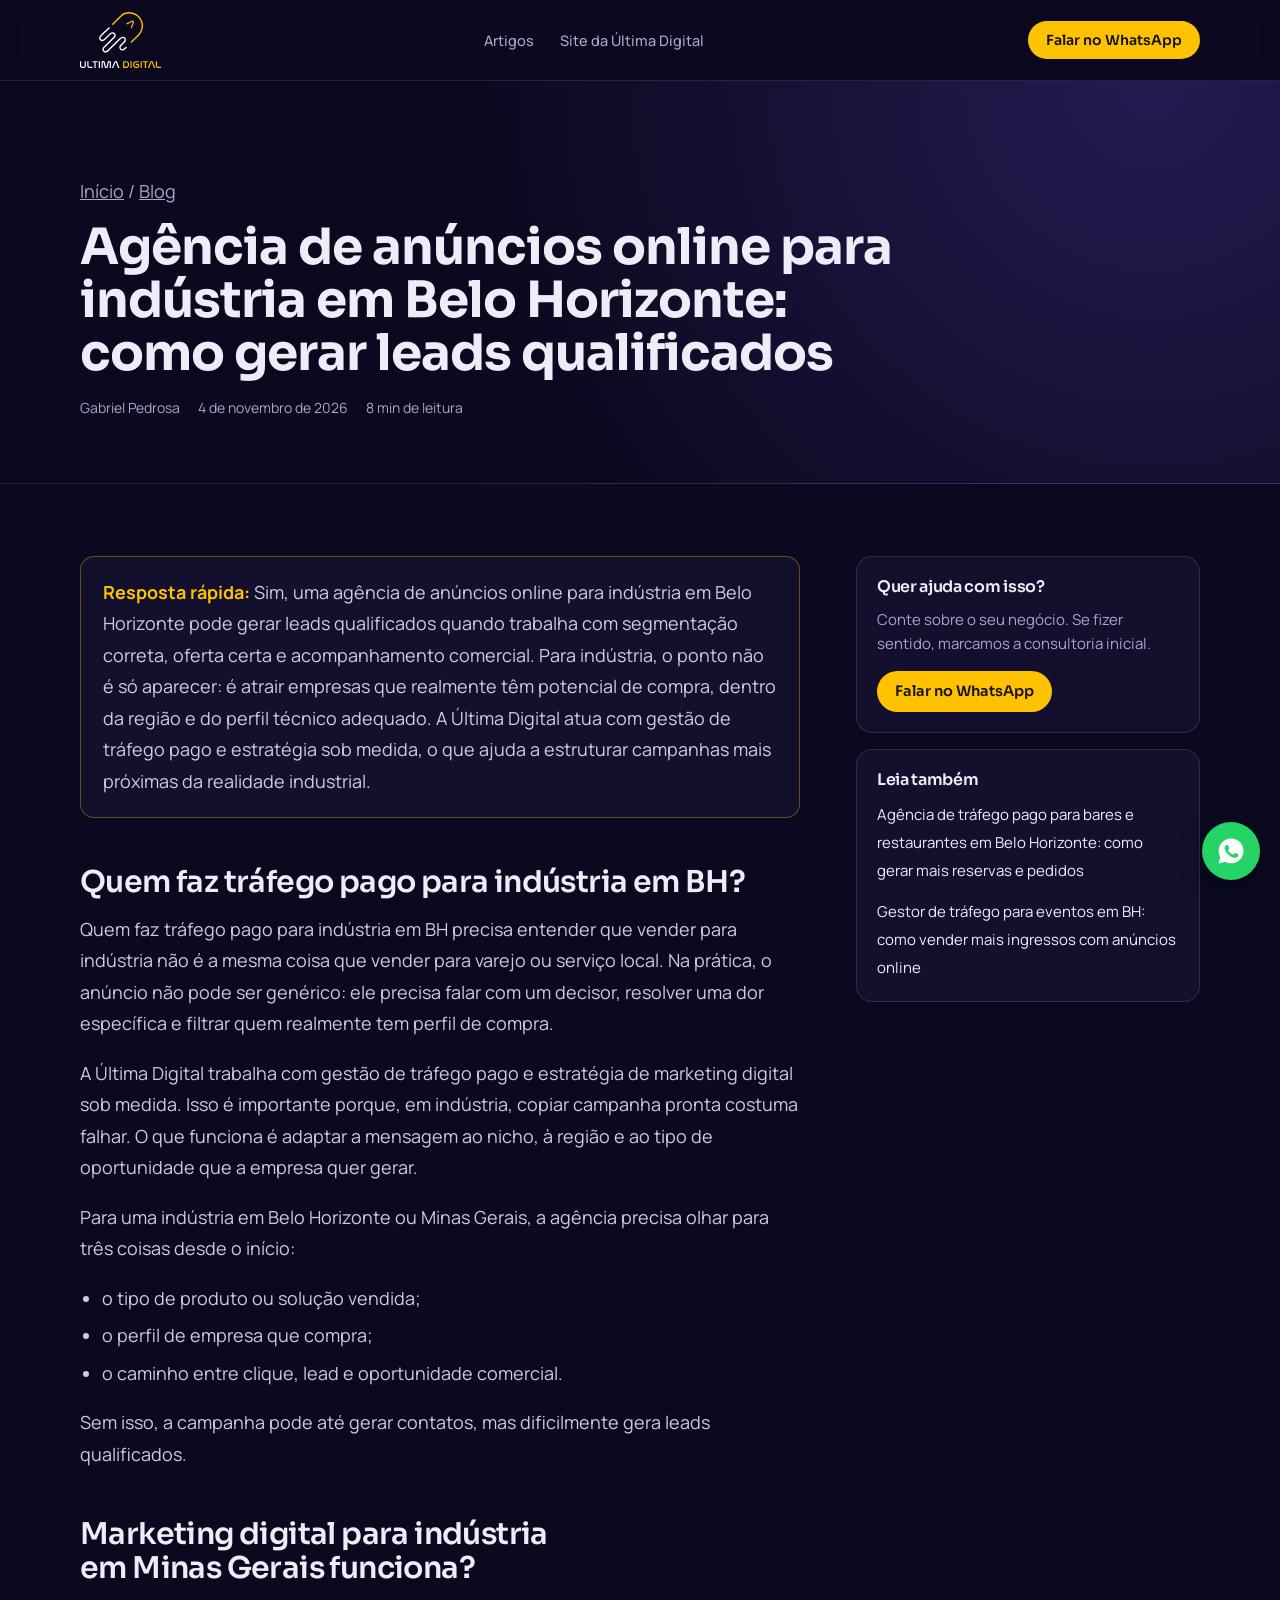
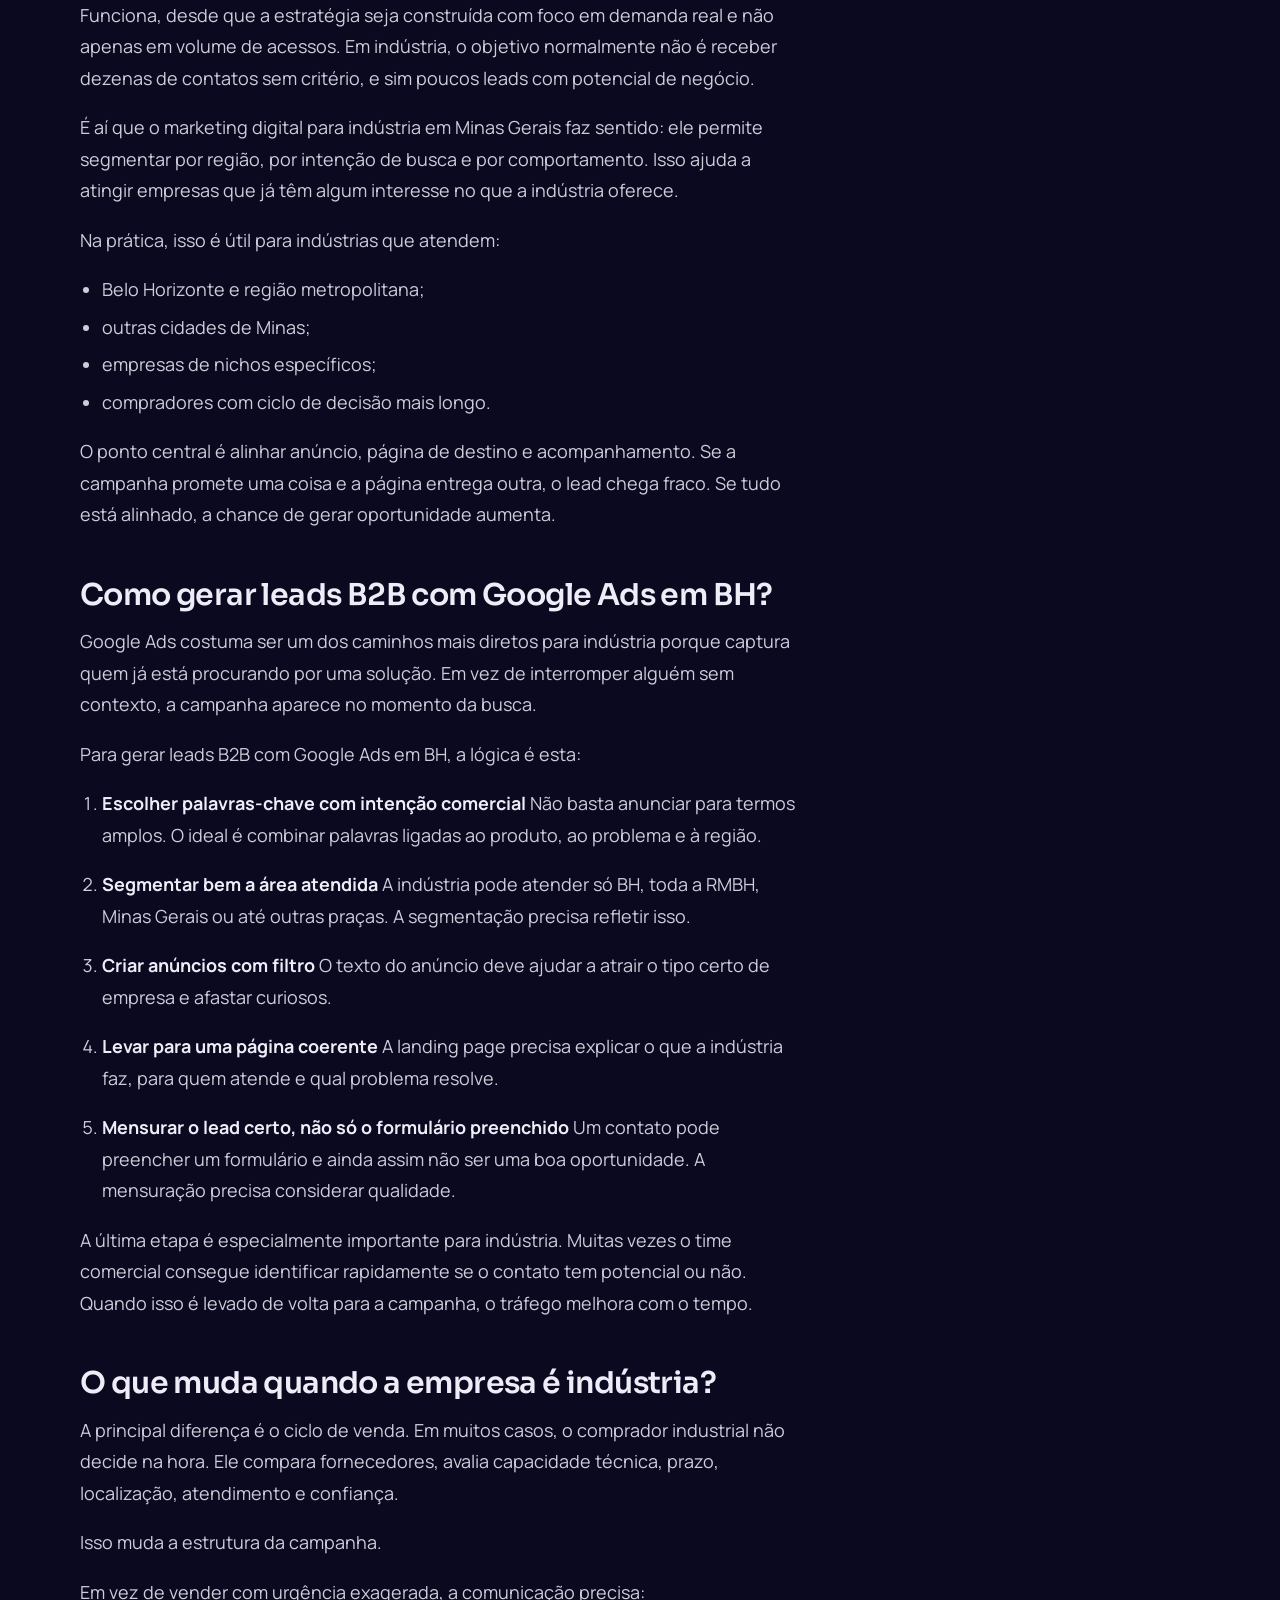
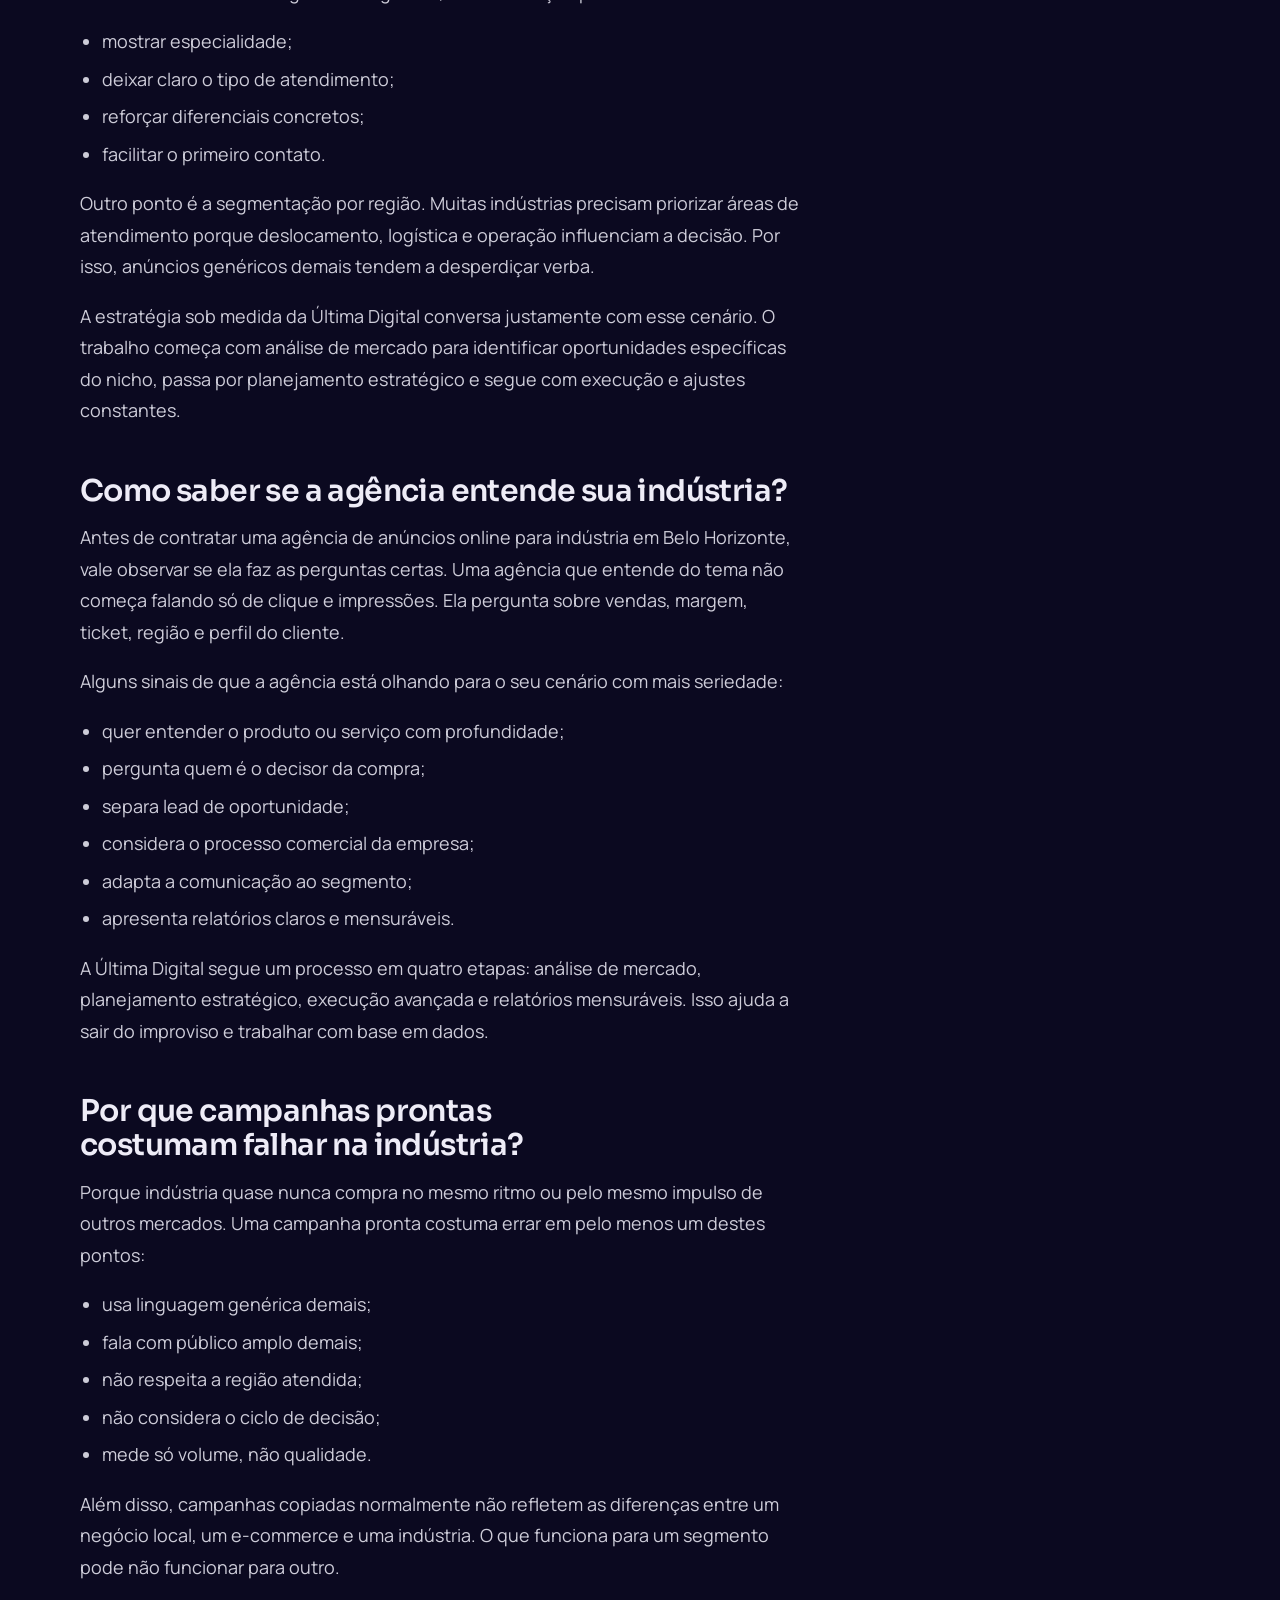
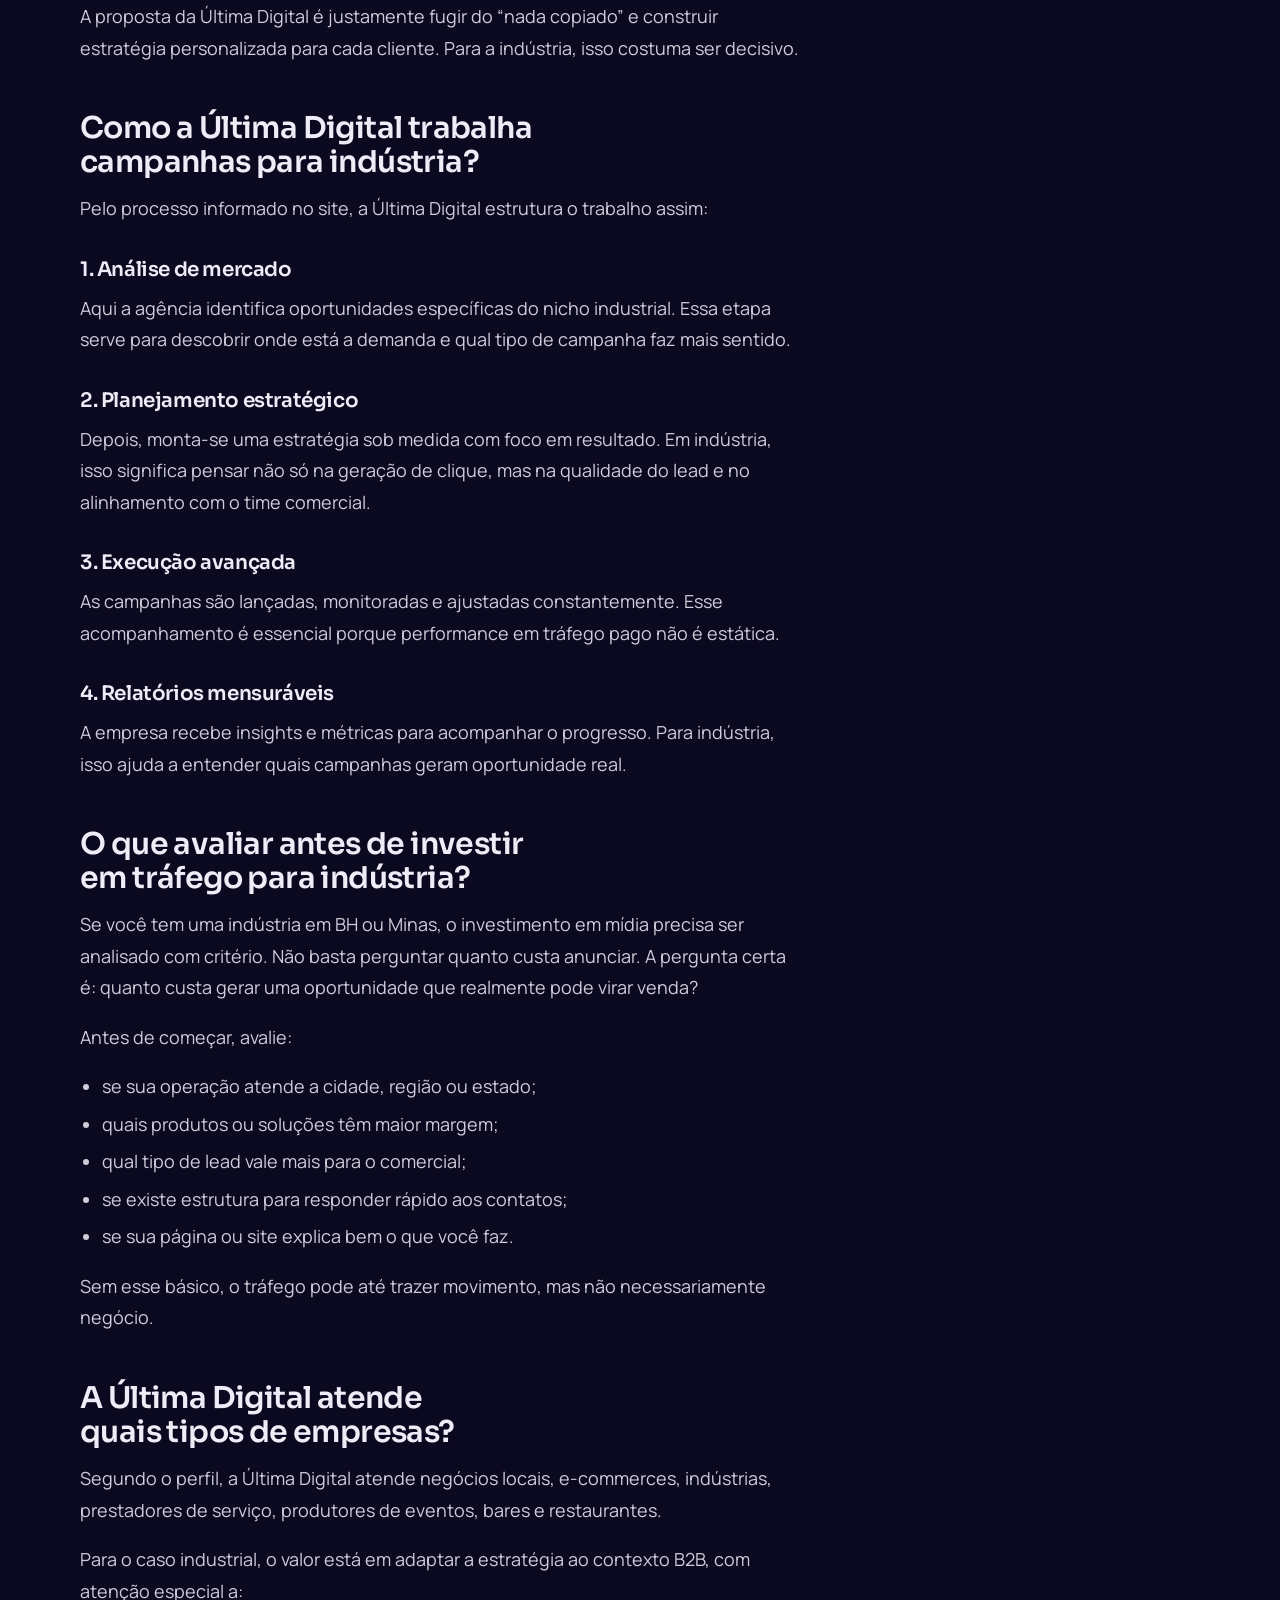
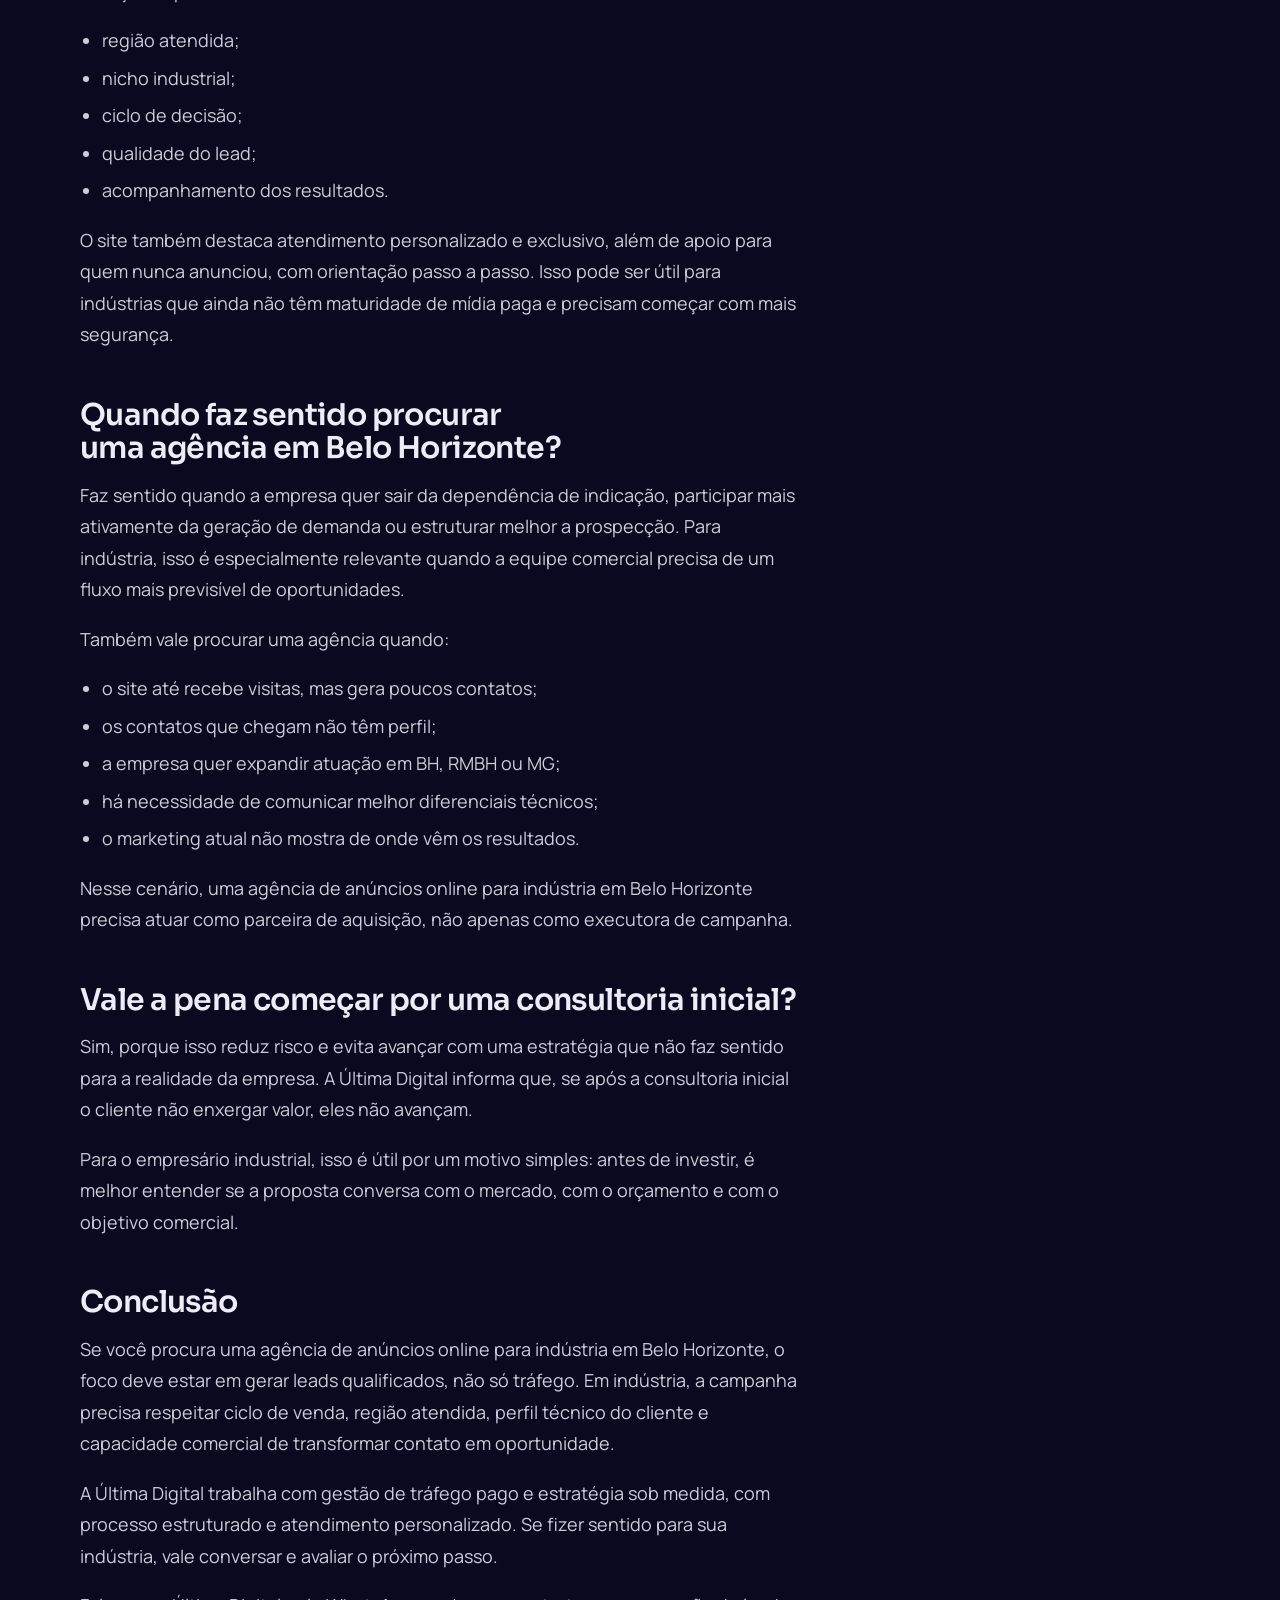
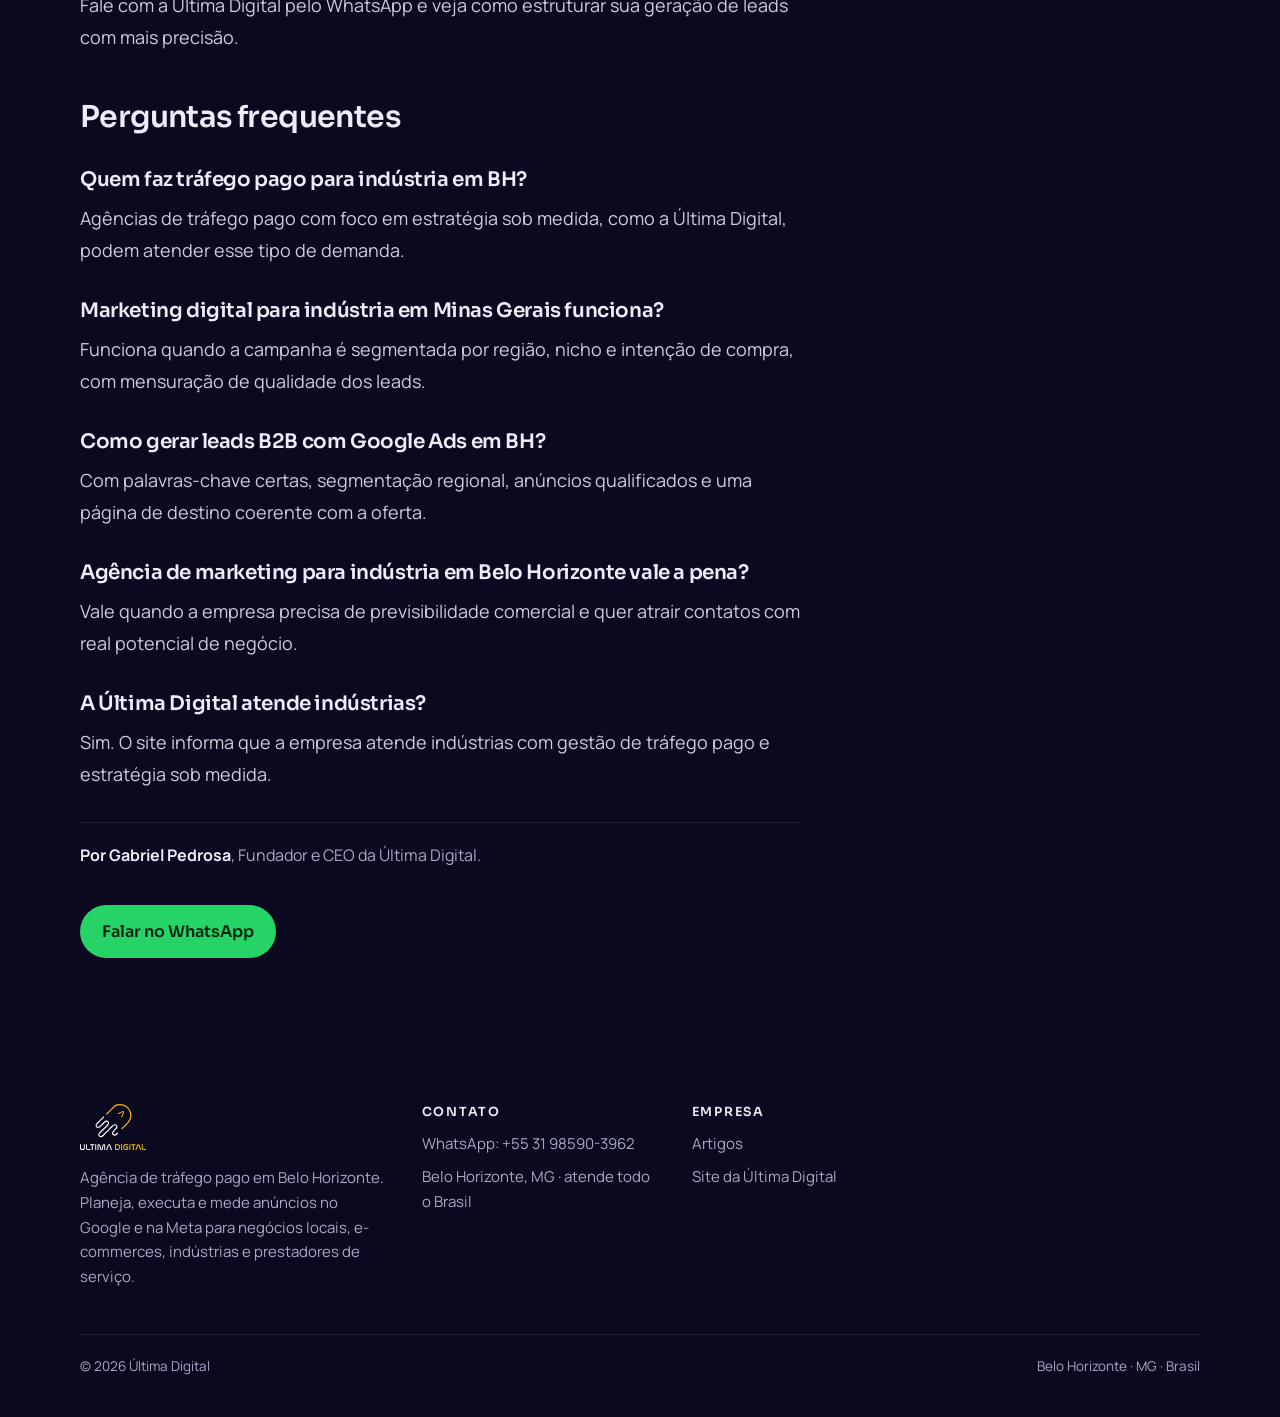
==== agencia-de-anuncios-online-para-industria-em-belo-horizonte-como-gerar/index.html @ 0e4d05a2 "chore: preview of the Grifo-generated blog (noindex)" ====
<!doctype html>
<html lang="pt-BR">
<head>
<meta name="robots" content="noindex, nofollow">
<meta charset="utf-8">
<meta name="viewport" content="width=device-width, initial-scale=1, viewport-fit=cover">
<title>Agência de anúncios online para indústria em Belo Horizonte</title>
<meta name="description" content="Veja como uma agência de anúncios online para indústria em Belo Horizonte pode gerar leads B2B qualificados com estratégia e mensuração.">
<link rel="canonical" href="https://blog.ultima-teste.local/agencia-de-anuncios-online-para-industria-em-belo-horizonte-como-gerar/">
<link rel="alternate" type="application/rss+xml" title="Última Digital" href="../feed.xml">
<meta property="og:type" content="article">
<meta property="og:site_name" content="Última Digital">
<meta property="og:title" content="Agência de anúncios online para indústria em Belo Horizonte">
<meta property="og:description" content="Veja como uma agência de anúncios online para indústria em Belo Horizonte pode gerar leads B2B qualificados com estratégia e mensuração.">
<meta property="og:url" content="https://blog.ultima-teste.local/agencia-de-anuncios-online-para-industria-em-belo-horizonte-como-gerar/">
<meta property="og:image" content="https://blog.ultima-teste.local/assets/banner-v1.jpg">
<meta property="og:locale" content="pt_BR">
<meta name="twitter:card" content="summary_large_image">
<link rel="icon" href="../assets/icone.svg">
<link rel="stylesheet" href="../assets/fontes.css">
<style>:root{
  --fundo:#0b0920;--fundo-2:#13102e;--fundo-3:#1c1840;--fundo-rodape:#0b0920;
  --texto:#eeecf7;--suave:#aaa6c6;--destaque:#ffc200;--destaque-hover:#ffd34d;
  --texto-destaque:#17120a;--secundaria:#7b5cff;
  --fundo-rgb:11,9,32;--texto-rgb:238,236,247;--destaque-rgb:255,194,0;--secundaria-rgb:123,92,255;
  --titulo:'Sora',system-ui,sans-serif;--corpo:'Manrope',system-ui,-apple-system,'Segoe UI',sans-serif;
}</style>
<link rel="stylesheet" href="../assets/estilo.css">
<script type="application/ld+json">{"@context":"https://schema.org","@type":"BreadcrumbList","itemListElement":[{"@type":"ListItem","position":1,"name":"In\u00EDcio","item":"https://ultimadigital.com.br/"},{"@type":"ListItem","position":2,"name":"Blog","item":"https://blog.ultima-teste.local/"},{"@type":"ListItem","position":3,"name":"Ag\u00EAncia de an\u00FAncios online para ind\u00FAstria em Belo Horizonte: como gerar leads qualificados","item":"https://blog.ultima-teste.local/agencia-de-anuncios-online-para-industria-em-belo-horizonte-como-gerar/"}]}</script>
</head>
<body>

<header class="topo">
  <div class="cx">
    <a href="../" aria-label="Última Digital, início"><img src="../assets/logo.svg" alt="Última Digital" width="200" height="56" style="height:56px;width:auto"></a>
    <nav aria-label="Seções">
      <a href="../">Artigos</a>
      <a href="https://ultimadigital.com.br/">Site da Última Digital</a>
    </nav>
    <a class="btn btn-amarelo" href="https://wa.me/5531985903962?text=Ol%C3%A1%21%20Vim%20pelo%20site%20e%20quero%20fazer%20meu%20neg%C3%B3cio%20crescer.">Falar no WhatsApp</a>
  </div>
</header>

<main>
<section class="blog-topo post-cab">
  <div class="cx">
    <p class="trilha"><a href="https://ultimadigital.com.br/">Início</a> / <a href="../">Blog</a></p>
    <h1>Agência de anúncios online para indústria em Belo Horizonte: como gerar leads qualificados</h1>
    <div class="post-meta"><span>Gabriel Pedrosa</span><span>4 de novembro de 2026</span><span>8 min de leitura</span></div>
  </div>
</section>
<article class="post">
  <div class="cx">
    <div class="prosa"><p class="resposta-direta"><strong>Resposta rápida:</strong> Sim, uma agência de anúncios online para indústria em Belo Horizonte pode gerar leads qualificados quando trabalha com segmentação correta, oferta certa e acompanhamento comercial. Para indústria, o ponto não é só aparecer: é atrair empresas que realmente têm potencial de compra, dentro da região e do perfil técnico adequado. A Última Digital atua com gestão de tráfego pago e estratégia sob medida, o que ajuda a estruturar campanhas mais próximas da realidade industrial.</p>
<h2>Quem faz tráfego pago para indústria em BH?</h2>
<p>Quem faz tráfego pago para indústria em BH precisa entender que vender para indústria não é a mesma coisa que vender para varejo ou serviço local. Na prática, o anúncio não pode ser genérico: ele precisa falar com um decisor, resolver uma dor específica e filtrar quem realmente tem perfil de compra.</p>
<p>A Última Digital trabalha com gestão de tráfego pago e estratégia de marketing digital sob medida. Isso é importante porque, em indústria, copiar campanha pronta costuma falhar. O que funciona é adaptar a mensagem ao nicho, à região e ao tipo de oportunidade que a empresa quer gerar.</p>
<p>Para uma indústria em Belo Horizonte ou Minas Gerais, a agência precisa olhar para três coisas desde o início:</p>
<ul>
<li>o tipo de produto ou solução vendida;</li>
<li>o perfil de empresa que compra;</li>
<li>o caminho entre clique, lead e oportunidade comercial.</li>
</ul>
<p>Sem isso, a campanha pode até gerar contatos, mas dificilmente gera leads qualificados.</p>
<h2>Marketing digital para indústria em Minas Gerais funciona?</h2>
<p>Funciona, desde que a estratégia seja construída com foco em demanda real e não apenas em volume de acessos. Em indústria, o objetivo normalmente não é receber dezenas de contatos sem critério, e sim poucos leads com potencial de negócio.</p>
<p>É aí que o marketing digital para indústria em Minas Gerais faz sentido: ele permite segmentar por região, por intenção de busca e por comportamento. Isso ajuda a atingir empresas que já têm algum interesse no que a indústria oferece.</p>
<p>Na prática, isso é útil para indústrias que atendem:</p>
<ul>
<li>Belo Horizonte e região metropolitana;</li>
<li>outras cidades de Minas;</li>
<li>empresas de nichos específicos;</li>
<li>compradores com ciclo de decisão mais longo.</li>
</ul>
<p>O ponto central é alinhar anúncio, página de destino e acompanhamento. Se a campanha promete uma coisa e a página entrega outra, o lead chega fraco. Se tudo está alinhado, a chance de gerar oportunidade aumenta.</p>
<h2>Como gerar leads B2B com Google Ads em BH?</h2>
<p>Google Ads costuma ser um dos caminhos mais diretos para indústria porque captura quem já está procurando por uma solução. Em vez de interromper alguém sem contexto, a campanha aparece no momento da busca.</p>
<p>Para gerar leads B2B com Google Ads em BH, a lógica é esta:</p>
<ol>
<li><p><strong>Escolher palavras-chave com intenção comercial</strong>
Não basta anunciar para termos amplos. O ideal é combinar palavras ligadas ao produto, ao problema e à região.</p>
</li>
<li><p><strong>Segmentar bem a área atendida</strong>
A indústria pode atender só BH, toda a RMBH, Minas Gerais ou até outras praças. A segmentação precisa refletir isso.</p>
</li>
<li><p><strong>Criar anúncios com filtro</strong>
O texto do anúncio deve ajudar a atrair o tipo certo de empresa e afastar curiosos.</p>
</li>
<li><p><strong>Levar para uma página coerente</strong>
A landing page precisa explicar o que a indústria faz, para quem atende e qual problema resolve.</p>
</li>
<li><p><strong>Mensurar o lead certo, não só o formulário preenchido</strong>
Um contato pode preencher um formulário e ainda assim não ser uma boa oportunidade. A mensuração precisa considerar qualidade.</p>
</li>
</ol>
<p>A última etapa é especialmente importante para indústria. Muitas vezes o time comercial consegue identificar rapidamente se o contato tem potencial ou não. Quando isso é levado de volta para a campanha, o tráfego melhora com o tempo.</p>
<h2>O que muda quando a empresa é indústria?</h2>
<p>A principal diferença é o ciclo de venda. Em muitos casos, o comprador industrial não decide na hora. Ele compara fornecedores, avalia capacidade técnica, prazo, localização, atendimento e confiança.</p>
<p>Isso muda a estrutura da campanha.</p>
<p>Em vez de vender com urgência exagerada, a comunicação precisa:</p>
<ul>
<li>mostrar especialidade;</li>
<li>deixar claro o tipo de atendimento;</li>
<li>reforçar diferenciais concretos;</li>
<li>facilitar o primeiro contato.</li>
</ul>
<p>Outro ponto é a segmentação por região. Muitas indústrias precisam priorizar áreas de atendimento porque deslocamento, logística e operação influenciam a decisão. Por isso, anúncios genéricos demais tendem a desperdiçar verba.</p>
<p>A estratégia sob medida da Última Digital conversa justamente com esse cenário. O trabalho começa com análise de mercado para identificar oportunidades específicas do nicho, passa por planejamento estratégico e segue com execução e ajustes constantes.</p>
<h2>Como saber se a agência entende sua indústria?</h2>
<p>Antes de contratar uma agência de anúncios online para indústria em Belo Horizonte, vale observar se ela faz as perguntas certas. Uma agência que entende do tema não começa falando só de clique e impressões. Ela pergunta sobre vendas, margem, ticket, região e perfil do cliente.</p>
<p>Alguns sinais de que a agência está olhando para o seu cenário com mais seriedade:</p>
<ul>
<li>quer entender o produto ou serviço com profundidade;</li>
<li>pergunta quem é o decisor da compra;</li>
<li>separa lead de oportunidade;</li>
<li>considera o processo comercial da empresa;</li>
<li>adapta a comunicação ao segmento;</li>
<li>apresenta relatórios claros e mensuráveis.</li>
</ul>
<p>A Última Digital segue um processo em quatro etapas: análise de mercado, planejamento estratégico, execução avançada e relatórios mensuráveis. Isso ajuda a sair do improviso e trabalhar com base em dados.</p>
<h2>Por que campanhas prontas costumam falhar na indústria?</h2>
<p>Porque indústria quase nunca compra no mesmo ritmo ou pelo mesmo impulso de outros mercados. Uma campanha pronta costuma errar em pelo menos um destes pontos:</p>
<ul>
<li>usa linguagem genérica demais;</li>
<li>fala com público amplo demais;</li>
<li>não respeita a região atendida;</li>
<li>não considera o ciclo de decisão;</li>
<li>mede só volume, não qualidade.</li>
</ul>
<p>Além disso, campanhas copiadas normalmente não refletem as diferenças entre um negócio local, um e-commerce e uma indústria. O que funciona para um segmento pode não funcionar para outro.</p>
<p>A proposta da Última Digital é justamente fugir do “nada copiado” e construir estratégia personalizada para cada cliente. Para a indústria, isso costuma ser decisivo.</p>
<h2>Como a Última Digital trabalha campanhas para indústria?</h2>
<p>Pelo processo informado no site, a Última Digital estrutura o trabalho assim:</p>
<h3>1. Análise de mercado</h3>
<p>Aqui a agência identifica oportunidades específicas do nicho industrial. Essa etapa serve para descobrir onde está a demanda e qual tipo de campanha faz mais sentido.</p>
<h3>2. Planejamento estratégico</h3>
<p>Depois, monta-se uma estratégia sob medida com foco em resultado. Em indústria, isso significa pensar não só na geração de clique, mas na qualidade do lead e no alinhamento com o time comercial.</p>
<h3>3. Execução avançada</h3>
<p>As campanhas são lançadas, monitoradas e ajustadas constantemente. Esse acompanhamento é essencial porque performance em tráfego pago não é estática.</p>
<h3>4. Relatórios mensuráveis</h3>
<p>A empresa recebe insights e métricas para acompanhar o progresso. Para indústria, isso ajuda a entender quais campanhas geram oportunidade real.</p>
<h2>O que avaliar antes de investir em tráfego para indústria?</h2>
<p>Se você tem uma indústria em BH ou Minas, o investimento em mídia precisa ser analisado com critério. Não basta perguntar quanto custa anunciar. A pergunta certa é: quanto custa gerar uma oportunidade que realmente pode virar venda?</p>
<p>Antes de começar, avalie:</p>
<ul>
<li>se sua operação atende a cidade, região ou estado;</li>
<li>quais produtos ou soluções têm maior margem;</li>
<li>qual tipo de lead vale mais para o comercial;</li>
<li>se existe estrutura para responder rápido aos contatos;</li>
<li>se sua página ou site explica bem o que você faz.</li>
</ul>
<p>Sem esse básico, o tráfego pode até trazer movimento, mas não necessariamente negócio.</p>
<h2>A Última Digital atende quais tipos de empresas?</h2>
<p>Segundo o perfil, a Última Digital atende negócios locais, e-commerces, indústrias, prestadores de serviço, produtores de eventos, bares e restaurantes.</p>
<p>Para o caso industrial, o valor está em adaptar a estratégia ao contexto B2B, com atenção especial a:</p>
<ul>
<li>região atendida;</li>
<li>nicho industrial;</li>
<li>ciclo de decisão;</li>
<li>qualidade do lead;</li>
<li>acompanhamento dos resultados.</li>
</ul>
<p>O site também destaca atendimento personalizado e exclusivo, além de apoio para quem nunca anunciou, com orientação passo a passo. Isso pode ser útil para indústrias que ainda não têm maturidade de mídia paga e precisam começar com mais segurança.</p>
<h2>Quando faz sentido procurar uma agência em Belo Horizonte?</h2>
<p>Faz sentido quando a empresa quer sair da dependência de indicação, participar mais ativamente da geração de demanda ou estruturar melhor a prospecção. Para indústria, isso é especialmente relevante quando a equipe comercial precisa de um fluxo mais previsível de oportunidades.</p>
<p>Também vale procurar uma agência quando:</p>
<ul>
<li>o site até recebe visitas, mas gera poucos contatos;</li>
<li>os contatos que chegam não têm perfil;</li>
<li>a empresa quer expandir atuação em BH, RMBH ou MG;</li>
<li>há necessidade de comunicar melhor diferenciais técnicos;</li>
<li>o marketing atual não mostra de onde vêm os resultados.</li>
</ul>
<p>Nesse cenário, uma agência de anúncios online para indústria em Belo Horizonte precisa atuar como parceira de aquisição, não apenas como executora de campanha.</p>
<h2>Vale a pena começar por uma consultoria inicial?</h2>
<p>Sim, porque isso reduz risco e evita avançar com uma estratégia que não faz sentido para a realidade da empresa. A Última Digital informa que, se após a consultoria inicial o cliente não enxergar valor, eles não avançam.</p>
<p>Para o empresário industrial, isso é útil por um motivo simples: antes de investir, é melhor entender se a proposta conversa com o mercado, com o orçamento e com o objetivo comercial.</p>
<h2>Conclusão</h2>
<p>Se você procura uma agência de anúncios online para indústria em Belo Horizonte, o foco deve estar em gerar leads qualificados, não só tráfego. Em indústria, a campanha precisa respeitar ciclo de venda, região atendida, perfil técnico do cliente e capacidade comercial de transformar contato em oportunidade.</p>
<p>A Última Digital trabalha com gestão de tráfego pago e estratégia sob medida, com processo estruturado e atendimento personalizado. Se fizer sentido para sua indústria, vale conversar e avaliar o próximo passo.</p>
<p>Fale com a Última Digital pelo WhatsApp e veja como estruturar sua geração de leads com mais precisão.</p>

<h2>Perguntas frequentes</h2>
<h3>Quem faz tráfego pago para indústria em BH?</h3>
<p>Agências de tráfego pago com foco em estratégia sob medida, como a Última Digital, podem atender esse tipo de demanda.</p>
<h3>Marketing digital para indústria em Minas Gerais funciona?</h3>
<p>Funciona quando a campanha é segmentada por região, nicho e intenção de compra, com mensuração de qualidade dos leads.</p>
<h3>Como gerar leads B2B com Google Ads em BH?</h3>
<p>Com palavras-chave certas, segmentação regional, anúncios qualificados e uma página de destino coerente com a oferta.</p>
<h3>Agência de marketing para indústria em Belo Horizonte vale a pena?</h3>
<p>Vale quando a empresa precisa de previsibilidade comercial e quer atrair contatos com real potencial de negócio.</p>
<h3>A Última Digital atende indústrias?</h3>
<p>Sim. O site informa que a empresa atende indústrias com gestão de tráfego pago e estratégia sob medida.</p>
<p class="autor"><strong>Por Gabriel Pedrosa</strong>, Fundador e CEO da Última Digital.</p>
<p class="cta"><a href="https://wa.me/5531985903962?text=Ol%C3%A1%21%20Vim%20pelo%20artigo%20%E2%80%9CAg%C3%AAncia%20de%20an%C3%BAncios%20online%20para%20ind%C3%BAstria%20em%20Belo%20Horizonte%3A%20como%20gerar%20leads%20qualificados%E2%80%9D%20no%20site." data-lead="whatsapp" data-artigo="agencia-de-anuncios-online-para-industria-em-belo-horizonte-como-gerar">Falar no WhatsApp</a></p>
<script type="application/ld+json">[{"@context":"https://schema.org","@type":"BlogPosting","headline":"Ag\u00EAncia de an\u00FAncios online para ind\u00FAstria em Belo Horizonte: como gerar leads qualificados","description":"Veja como uma ag\u00EAncia de an\u00FAncios online para ind\u00FAstria em Belo Horizonte pode gerar leads B2B qualificados com estrat\u00E9gia e mensura\u00E7\u00E3o.","inLanguage":"pt-BR","datePublished":"2026-11-04","dateModified":"2026-11-04","author":{"@type":"Person","name":"Gabriel Pedrosa","jobTitle":"Fundador e CEO","worksFor":{"@type":"Organization","name":"\u00DAltima Digital","url":"https://ultimadigital.com.br/"}},"publisher":{"@type":"Organization","name":"\u00DAltima Digital","url":"https://ultimadigital.com.br/"},"mainEntityOfPage":"https://blog.ultima-teste.local/agencia-de-anuncios-online-para-industria-em-belo-horizonte-como-gerar/","wordCount":1608}]</script>
</div>
    <aside class="lateral">
      <div class="caixa-lat"><h3>Quer ajuda com isso?</h3><p>Conte sobre o seu negócio. Se fizer sentido, marcamos a consultoria inicial.</p>
        <a class="btn btn-amarelo" href="https://wa.me/5531985903962?text=Ol%C3%A1%21%20Vim%20pelo%20artigo%20%E2%80%9CAg%C3%AAncia%20de%20an%C3%BAncios%20online%20para%20ind%C3%BAstria%20em%20Belo%20Horizonte%3A%20como%20gerar%20leads%20qualificados%E2%80%9D%20no%20site.">Falar no WhatsApp</a></div>
      <div class="caixa-lat"><h3>Leia também</h3><ul>
<li><a href="../agencia-de-trafego-pago-para-bares-e-restaurantes-em-belo-horizonte/">Agência de tráfego pago para bares e restaurantes em Belo Horizonte: como gerar mais reservas e pedidos</a></li><li><a href="../gestor-de-trafego-para-eventos-em-bh-como-vender-mais-ingressos-com/">Gestor de tráfego para eventos em BH: como vender mais ingressos com anúncios online</a></li>      </ul></div>
    </aside>
  </div>
</article>

</main>

<footer>
  <div class="cx">
    <div class="rod">
      <div>
        <img src="../assets/logo.svg" alt="Última Digital" width="200" height="46" style="height:46px;width:auto">
        <p>Agência de tráfego pago em Belo Horizonte. Planeja, executa e mede anúncios no Google e na Meta para negócios locais, e-commerces, indústrias e prestadores de serviço.</p>
      </div>
      <div>
        <h3>Contato</h3>
        <ul>
          <li>WhatsApp: +55 31 98590-3962</li>
          <li>Belo Horizonte, MG &middot; atende todo o Brasil</li>
        </ul>
      </div>
      <div>
        <h3>Empresa</h3>
        <ul>
          <li><a href="../">Artigos</a></li>
          <li><a href="https://ultimadigital.com.br/">Site da Última Digital</a></li>
        </ul>
      </div>
    </div>
    <div class="copy">
      <span>&copy; 2026 Última Digital</span>
      <span>Belo Horizonte &middot; MG &middot; Brasil</span>
    </div>
  </div>
</footer>

<a class="whats" href="https://wa.me/5531985903962?text=Ol%C3%A1%21%20Vim%20pelo%20site%20e%20quero%20fazer%20meu%20neg%C3%B3cio%20crescer." aria-label="Falar no WhatsApp">
  <svg viewBox="0 0 24 24" aria-hidden="true"><path fill="#fff" d="M12.04 2C6.58 2 2.13 6.45 2.13 11.91c0 1.75.46 3.45 1.32 4.95L2.05 22l5.25-1.38a9.9 9.9 0 0 0 4.74 1.21h.01c5.46 0 9.91-4.45 9.91-9.91A9.86 9.86 0 0 0 12.04 2Zm5.8 14.03c-.24.68-1.41 1.3-1.95 1.35-.5.05-.97.23-3.26-.68-2.76-1.09-4.5-3.91-4.64-4.09-.13-.18-1.1-1.47-1.1-2.81 0-1.33.7-1.99.95-2.26.24-.27.53-.34.71-.34h.51c.16 0 .38-.06.6.46.23.54.77 1.87.84 2 .07.14.11.3.02.48-.09.18-.14.29-.27.45-.14.16-.29.35-.41.47-.14.14-.28.28-.12.55.16.27.7 1.16 1.51 1.88 1.04.93 1.91 1.21 2.18 1.35.27.14.43.11.59-.07.16-.18.68-.79.86-1.07.18-.27.36-.23.61-.14.25.09 1.58.75 1.85.88.27.14.45.2.52.32.07.11.07.66-.17 1.33Z"/></svg>
</a>
</body>
</html>
---- assets/fontes.css ----
@font-face{font-family:'Sora';font-style:normal;font-weight:100 900;font-display:swap;src:url(fontes/sora/sora-latin-wght-normal.woff2) format('woff2')}
@font-face{font-family:'Manrope';font-style:normal;font-weight:100 900;font-display:swap;src:url(fontes/manrope/manrope-latin-wght-normal.woff2) format('woff2')}
---- assets/estilo.css ----
/* site_cliente/modelos/estilo.css — visual dos sites gerados pelo Portal.
   Cores, fontes e imagens de fundo vêm da marca de cada cliente (config/sites/<id>/site.json),
   como variáveis no <head> de cada página. Layout: uma coluna de leitura, seções separadas por linhas,
   ficha da empresa visível no rodapé. */
:root{--linha:rgba(var(--texto-rgb),.12);--whats:#25d366;--larg:1160px;--gut:max(20px,env(safe-area-inset-left,0px));color-scheme:dark}
*{box-sizing:border-box}
html{scroll-behavior:smooth}
@media (prefers-reduced-motion:reduce){html{scroll-behavior:auto}*{animation:none!important;transition:none!important}}
body{margin:0;background:var(--fundo);color:var(--texto);font:400 17px/1.65 var(--corpo);-webkit-font-smoothing:antialiased}
img{max-width:100%;display:block}
a{color:inherit}
:focus-visible{outline:2px solid var(--destaque);outline-offset:3px}
.cx{max-width:var(--larg);margin:0 auto;padding-left:var(--gut);padding-right:max(20px,env(safe-area-inset-right,0px))}
h1,h2,h3{font-family:var(--titulo);letter-spacing:-.02em;margin:0;text-wrap:balance}
h2{font-size:clamp(28px,4vw,44px);line-height:1.12;font-weight:600}
h3{font-size:19px;line-height:1.3;font-weight:600}
p{margin:0}
.olho{font:600 12.5px/1.4 var(--titulo);letter-spacing:.16em;text-transform:uppercase;color:var(--destaque)}
.btn{display:inline-flex;align-items:center;gap:10px;font:600 15.5px/1 var(--titulo);text-decoration:none;
  padding:17px 24px;border-radius:999px;transition:transform .15s ease, background .15s ease}
.btn:hover{transform:translateY(-1px)}
.btn-amarelo{background:var(--destaque);color:var(--texto-destaque)}
.btn-amarelo:hover{background:var(--destaque-hover)}
.btn-linha{border:1px solid var(--linha);color:var(--texto)}
.btn-linha:hover{border-color:var(--texto)}
.preencher{border:1px dashed var(--destaque);color:var(--destaque);padding:0 6px;border-radius:4px;font-size:.92em;white-space:nowrap}

/* aviso da prévia: some quando o site for ao ar */
.previa{background:var(--destaque);color:var(--texto-destaque);font:500 13.5px/1.4 var(--corpo);text-align:center;padding:9px 20px}
.previa b{font-weight:700}

/* topo */
.topo{position:sticky;top:0;z-index:10;background:rgba(var(--fundo-rgb),.82);backdrop-filter:blur(12px);border-bottom:1px solid var(--linha)}
.topo .cx{display:flex;align-items:center;justify-content:space-between;gap:20px;height:80px}
.topo img{height:42px;width:auto}
.topo nav{display:flex;gap:26px;font:500 14.5px var(--corpo);color:var(--suave)}
.topo nav a{text-decoration:none}
.topo nav a:hover{color:var(--texto)}
.topo .btn{padding:12px 18px;font-size:14px}
@media (max-width:900px){.topo nav{display:none}}

/* abertura */
.abertura{position:relative;overflow:hidden;border-bottom:1px solid var(--linha)}
.abertura .fundo-img{position:absolute;inset:0;background-position:70% center;background-size:cover;background-repeat:no-repeat}
.abertura::after{content:"";position:absolute;inset:0;background:linear-gradient(90deg,var(--fundo) 0%,rgba(var(--fundo-rgb),.92) 42%,rgba(var(--fundo-rgb),.25) 75%,rgba(var(--fundo-rgb),.1) 100%)}
.abertura .cx{position:relative;z-index:1;padding-top:clamp(72px,11vw,140px);padding-bottom:clamp(72px,10vw,128px)}
.abertura h1{font-size:clamp(38px,6.2vw,72px);line-height:1.04;font-weight:700;max-width:13ch;margin:18px 0 22px}
.abertura h1 em{font-style:normal;color:var(--destaque)}
.abertura .sub{font-size:clamp(17px,1.6vw,20px);color:var(--suave);max-width:46ch}
.abertura .acoes{display:flex;flex-wrap:wrap;gap:12px;margin-top:34px}
@media (max-width:700px){.abertura::after{background:linear-gradient(180deg,rgba(var(--fundo-rgb),.7),var(--fundo) 85%)}}

/* números do site */
.numeros{border-bottom:1px solid var(--linha);background:var(--fundo-2)}
.numeros ul{list-style:none;margin:0;padding:0;display:grid;grid-template-columns:repeat(4,minmax(0,1fr))}
.numeros li{padding:28px 24px;border-left:1px solid var(--linha)}
.numeros li:first-child{border-left:0;padding-left:0}
.numeros b{display:block;font:700 clamp(26px,3vw,36px)/1 var(--titulo);color:var(--destaque);letter-spacing:-.02em}
.numeros span{display:block;margin-top:8px;font-size:14.5px;color:var(--suave);line-height:1.4}
@media (max-width:800px){.numeros ul{grid-template-columns:1fr 1fr}.numeros li{border-left:0;padding-left:0;border-top:1px solid var(--linha)}
  .numeros li:nth-child(-n+2){border-top:0}}

section.bloco{padding-block:clamp(72px,10vw,120px);border-bottom:1px solid var(--linha);scroll-margin-top:72px}
.cab-bloco{display:grid;grid-template-columns:minmax(0,1fr) minmax(0,1fr);gap:20px 56px;align-items:end;margin-bottom:48px}
.cab-bloco p{color:var(--suave);font-size:18px;max-width:52ch}
.cab-bloco .olho{grid-column:1/-1;margin-bottom:-6px}
@media (max-width:800px){.cab-bloco{grid-template-columns:1fr}}

/* para quem */
.dores{display:grid;grid-template-columns:repeat(4,minmax(0,1fr));gap:1px;background:var(--linha);border:1px solid var(--linha);border-radius:16px;overflow:hidden}
.dores div{background:var(--fundo);padding:26px 22px}
.dores i{font:700 13px var(--titulo);font-style:normal;color:var(--destaque)}
.dores p{margin-top:12px;font-size:16.5px;line-height:1.45}
@media (max-width:900px){.dores{grid-template-columns:1fr 1fr}}
@media (max-width:520px){.dores{grid-template-columns:1fr}}
.segmentos{display:flex;flex-wrap:wrap;gap:10px;margin-top:28px;list-style:none;padding:0}
.segmentos li{border:1px solid var(--linha);border-radius:999px;padding:9px 16px;font-size:15px;color:var(--suave)}
.nota-seg{margin-top:28px;color:var(--suave);max-width:60ch}

/* processo */
.etapas{display:grid;grid-template-columns:repeat(4,minmax(0,1fr));gap:20px;list-style:none;margin:0;padding:0}
.etapas li{background:var(--fundo-2);border:1px solid var(--linha);border-radius:18px;padding:22px;display:flex;flex-direction:column;gap:12px}
.etapas img{width:112px;height:112px;margin:-6px 0 4px -8px}
.etapas .n{font:700 13px var(--titulo);color:var(--destaque);letter-spacing:.1em}
.etapas p{color:var(--suave);font-size:15.5px}
@media (max-width:980px){.etapas{grid-template-columns:1fr 1fr}}
@media (max-width:540px){.etapas{grid-template-columns:1fr}}

/* clientes */
.clientes{display:grid;grid-template-columns:repeat(5,minmax(0,1fr));gap:12px;list-style:none;margin:0;padding:0}
.clientes li{border:1px solid var(--linha);border-radius:14px;padding:10px 10px 16px;min-width:0}
.clientes video{width:100%;aspect-ratio:9/16;object-fit:cover;border-radius:8px;background:var(--fundo-3);margin-bottom:12px;display:block}
.clientes b,.clientes span{padding-inline:6px}
.clientes b{display:block;font:600 16.5px/1.3 var(--titulo)}
.clientes span{display:block;margin-top:6px;font-size:14.5px;color:var(--suave)}
@media (max-width:980px){.clientes{grid-template-columns:repeat(3,minmax(0,1fr))}}
@media (max-width:600px){.clientes{grid-template-columns:1fr 1fr}}

/* faixas com foto (fundador e garantia): texto à esquerda, imagem da marca à direita */
.faixa-foto,.final{position:relative;overflow:hidden}
.faixa-foto .fundo-img,.final .fundo-img{position:absolute;inset:0;background-position:72% center;background-size:cover;background-repeat:no-repeat}
.faixa-foto::after,.final::after{content:"";position:absolute;inset:0;background:linear-gradient(90deg,var(--fundo) 0%,rgba(var(--fundo-rgb),.9) 40%,rgba(var(--fundo-rgb),.1) 70%)}
.faixa-foto .cx,.final .cx{position:relative;z-index:1}
.faixa-txt{max-width:560px}
.faixa-txt h2{margin:14px 0 20px}
.faixa-txt p{color:var(--suave)}
.faixa-txt p+p{margin-top:14px}
.marcas{margin:22px 0 0;padding:0;list-style:none;display:grid;gap:10px}
.marcas li{padding-left:22px;position:relative}
.marcas li::before{content:"";position:absolute;left:0;top:.68em;width:10px;height:2px;background:var(--destaque)}
.fonte{font-size:13.5px;color:var(--suave);margin-top:22px!important}
.selo{width:56px;height:auto;margin-bottom:18px}
@media (max-width:760px){
  .faixa-foto .fundo-img,.final .fundo-img{background-position:80% top;background-size:auto 70%;opacity:.55}
  .faixa-foto::after,.final::after{background:linear-gradient(180deg,rgba(var(--fundo-rgb),.3) 0%,var(--fundo) 55%)}
  .faixa-foto .fundo-img+.cx,.final .fundo-img+.cx{padding-top:clamp(160px,40vw,260px)}
}

/* perguntas */
.perguntas{max-width:820px}
.perguntas details{border-top:1px solid var(--linha);padding:4px 0}
.perguntas details:last-child{border-bottom:1px solid var(--linha)}
.perguntas summary{cursor:pointer;list-style:none;display:flex;justify-content:space-between;gap:20px;padding:20px 0;font:600 18px/1.4 var(--titulo)}
.perguntas summary::-webkit-details-marker{display:none}
.perguntas summary::after{content:"+";color:var(--destaque);font-weight:400;font-size:24px;line-height:1}
.perguntas details[open] summary::after{content:"–"}
.perguntas details p{padding:0 0 22px;color:var(--suave);max-width:64ch}

/* chamada final */
.final{padding-block:clamp(80px,11vw,140px);border-bottom:0}
.final h2{font-size:clamp(30px,4.4vw,52px)}
.final .acoes{display:flex;flex-wrap:wrap;gap:12px;margin-top:30px}

/* rodapé com a ficha da empresa */
footer{background:var(--fundo-rodape);padding-block:56px calc(40px + env(safe-area-inset-bottom,0px));font-size:15px;color:var(--suave)}
.rod{display:grid;grid-template-columns:minmax(0,1.3fr) repeat(3,minmax(0,1fr));gap:32px}
.rod img{height:46px;width:auto;margin-bottom:16px}
.rod h3{font:600 12.5px var(--titulo);letter-spacing:.14em;text-transform:uppercase;color:var(--texto);margin-bottom:12px}
.rod ul{list-style:none;margin:0;padding:0;display:grid;gap:8px}
.rod a{text-decoration:none}
.rod a:hover{color:var(--texto)}
.copy{margin-top:44px;padding-top:20px;border-top:1px solid var(--linha);font-size:13.5px;display:flex;flex-wrap:wrap;gap:8px 24px;justify-content:space-between}
@media (max-width:860px){.rod{grid-template-columns:1fr 1fr}}
@media (max-width:520px){.rod{grid-template-columns:1fr}}

.whats{position:fixed;right:calc(20px + env(safe-area-inset-right,0px));bottom:calc(20px + env(safe-area-inset-bottom,0px));z-index:20;
  width:58px;height:58px;border-radius:50%;background:var(--whats);display:grid;place-items:center;box-shadow:0 8px 24px rgba(0,0,0,.35)}
.whats svg{width:30px;height:30px}

/* ------------------------------------------------------------------ blog */
.blog-cards{display:grid;grid-template-columns:repeat(3,minmax(0,1fr));gap:16px;list-style:none;margin:0;padding:0}
@media (max-width:900px){.blog-cards{grid-template-columns:1fr}}
.blog-card a{display:flex;flex-direction:column;gap:12px;height:100%;padding:24px;border:1px solid var(--linha);border-radius:18px;
  background:var(--fundo-2);text-decoration:none;transition:border-color .15s ease, transform .15s ease}
.blog-card a:hover{border-color:var(--destaque);transform:translateY(-2px)}
.blog-card .tag{font:600 11.5px var(--titulo);letter-spacing:.14em;text-transform:uppercase;color:var(--destaque)}
.blog-card h3{font-size:20px;line-height:1.3}
.blog-card p{color:var(--suave);font-size:15.5px;flex:1}
.blog-card .meta{font-size:13.5px;color:var(--suave)}
.blog-card .ler{font:600 14px var(--titulo);color:var(--texto)}
.ver-todos{margin-top:28px}

.blog-topo{padding-block:clamp(56px,8vw,96px) clamp(40px,6vw,64px);border-bottom:1px solid var(--linha);
  background:radial-gradient(circle at 90% 0%,rgba(var(--secundaria-rgb),.22),transparent 55%),var(--fundo)}
.blog-topo h1{font-size:clamp(34px,5.4vw,60px);line-height:1.06;font-weight:700;margin:14px 0 16px;max-width:18ch}
.blog-topo p{color:var(--suave);font-size:18px;max-width:58ch}
.trilha{font-size:14px;color:var(--suave)}
.trilha a{color:var(--suave)}
.trilha a:hover{color:var(--texto)}

.post{padding-block:clamp(40px,6vw,72px)}
.post .cx{display:grid;grid-template-columns:minmax(0,720px) minmax(0,1fr);gap:56px}
@media (max-width:980px){.post .cx{grid-template-columns:1fr}}
.blog-topo.post-cab h1{font-size:clamp(30px,4.4vw,50px);max-width:24ch}
.post-meta{display:flex;flex-wrap:wrap;gap:6px 18px;font-size:14px;color:var(--suave);margin-top:6px}
.prosa{font-size:18px;line-height:1.75;color:rgba(var(--texto-rgb),.86);min-width:0}
.prosa h2{font-size:clamp(24px,3vw,30px);margin:48px 0 14px;color:var(--texto)}
.prosa h3{font-size:20px;margin:32px 0 10px;color:var(--texto)}
.prosa p{margin:0 0 18px}
.prosa ul,.prosa ol{margin:0 0 18px;padding-left:22px}
.prosa li{margin:6px 0}
.prosa strong{color:var(--texto)}
.prosa a{color:var(--destaque)}
.prosa table{width:100%;border-collapse:collapse;font-size:15.5px;margin:0 0 22px;display:block;overflow-x:auto}
.prosa th,.prosa td{border:1px solid var(--linha);padding:10px 12px;text-align:left;vertical-align:top}
.prosa th{background:var(--fundo-2);color:var(--texto)}
.prosa .resposta-direta{background:var(--fundo-2);border:1px solid rgba(var(--destaque-rgb),.35);border-radius:14px;padding:20px 22px;margin-bottom:32px}
.prosa .resposta-direta strong{color:var(--destaque)}
.prosa .cta{margin-top:36px}
.prosa .cta a{display:inline-flex;background:var(--whats);color:#06260f;font:600 16px var(--titulo);padding:16px 22px;border-radius:999px;text-decoration:none}
.lateral{align-self:start;position:sticky;top:96px;display:grid;gap:16px}
@media (max-width:980px){.lateral{position:static}}
.lateral .caixa-lat{border:1px solid var(--linha);border-radius:16px;padding:20px;background:var(--fundo-2)}
.lateral h3{font-size:16px;margin-bottom:10px}
.lateral p{color:var(--suave);font-size:15px;margin-bottom:14px}
.lateral ul{list-style:none;margin:0;padding:0;display:grid;gap:12px}
.lateral li a{text-decoration:none;font-size:15px;line-height:1.4}
.lateral li a:hover{color:var(--destaque)}
.lateral .btn{padding:13px 18px;font-size:14.5px}

.prosa .autor{margin-top:32px;padding-top:18px;border-top:1px solid var(--linha);color:var(--suave);font-size:16px}
.prosa .autor strong{color:var(--texto)}

/* ------------------------------------------------------------------ páginas internas */
.depo-cards{display:grid;grid-template-columns:repeat(auto-fit,minmax(200px,1fr));gap:16px;list-style:none;margin:0;padding:0}
.depo{border:1px solid var(--linha);border-radius:18px;padding:24px;background:var(--fundo-2);display:flex;flex-direction:column;gap:16px}
.depo blockquote{margin:0;font-size:17px;line-height:1.55;color:var(--texto)}
.depo blockquote::before{content:"“";display:block;font:700 44px/0.6 var(--titulo);color:var(--destaque);margin-bottom:10px}
.depo .quem b{display:block;font-family:var(--titulo)}
.depo .quem span{color:var(--suave);font-size:14.5px}
.depo details summary{cursor:pointer;color:var(--destaque);font:600 14px var(--titulo);list-style:none}
.depo details summary::-webkit-details-marker{display:none}
.depo video{width:100%;aspect-ratio:9/16;max-height:420px;object-fit:cover;border-radius:10px;margin-top:10px;background:var(--fundo-3)}
.numeros b{white-space:nowrap}
.servicos{display:grid;grid-template-columns:repeat(3,minmax(0,1fr));gap:16px}
@media (max-width:900px){.servicos{grid-template-columns:1fr}}
.servicos div{border-top:2px solid var(--destaque);padding-top:16px}
.servicos p{color:var(--suave);margin-top:8px}
.leitura{max-width:760px}
.leitura h2{font-size:clamp(24px,3vw,32px);margin:44px 0 12px}
.leitura p{color:var(--suave);font-size:18px;line-height:1.7}
.leitura p+p{margin-top:14px}
.ficha{display:grid;grid-template-columns:minmax(0,180px) minmax(0,1fr);gap:0;border-top:1px solid var(--linha);margin-top:20px;max-width:760px}
.ficha dt,.ficha dd{margin:0;padding:12px 0;border-bottom:1px solid var(--linha)}
.ficha dt{color:var(--suave);font-size:14.5px}
@media (max-width:560px){.ficha{grid-template-columns:1fr}.ficha dt{border-bottom:0;padding-bottom:0}}
.foto-fundador{border-radius:20px;overflow:hidden;border:1px solid var(--linha);max-width:420px}
.foto-fundador img{width:100%;height:auto}
.sobre-grade{display:grid;grid-template-columns:minmax(0,1.2fr) minmax(0,1fr);gap:48px;align-items:start}
@media (max-width:860px){.sobre-grade{grid-template-columns:1fr}}
.erro-404{padding-block:clamp(96px,14vw,180px)}
.erro-404 h1{font-size:clamp(36px,6vw,64px);margin:14px 0 18px}
.erro-404 p{color:var(--suave);font-size:18px;max-width:52ch}

/* lista de etapas (estilo "lista" do bloco Processo) e textos longos */
.etapas-lista{margin:8px 0 0;padding-left:22px;display:grid;gap:10px;max-width:760px}
.etapas-lista li{color:var(--suave);font-size:18px;line-height:1.6}
.etapas-lista b{color:var(--texto)}
.leitura .cab-bloco{margin-bottom:8px}
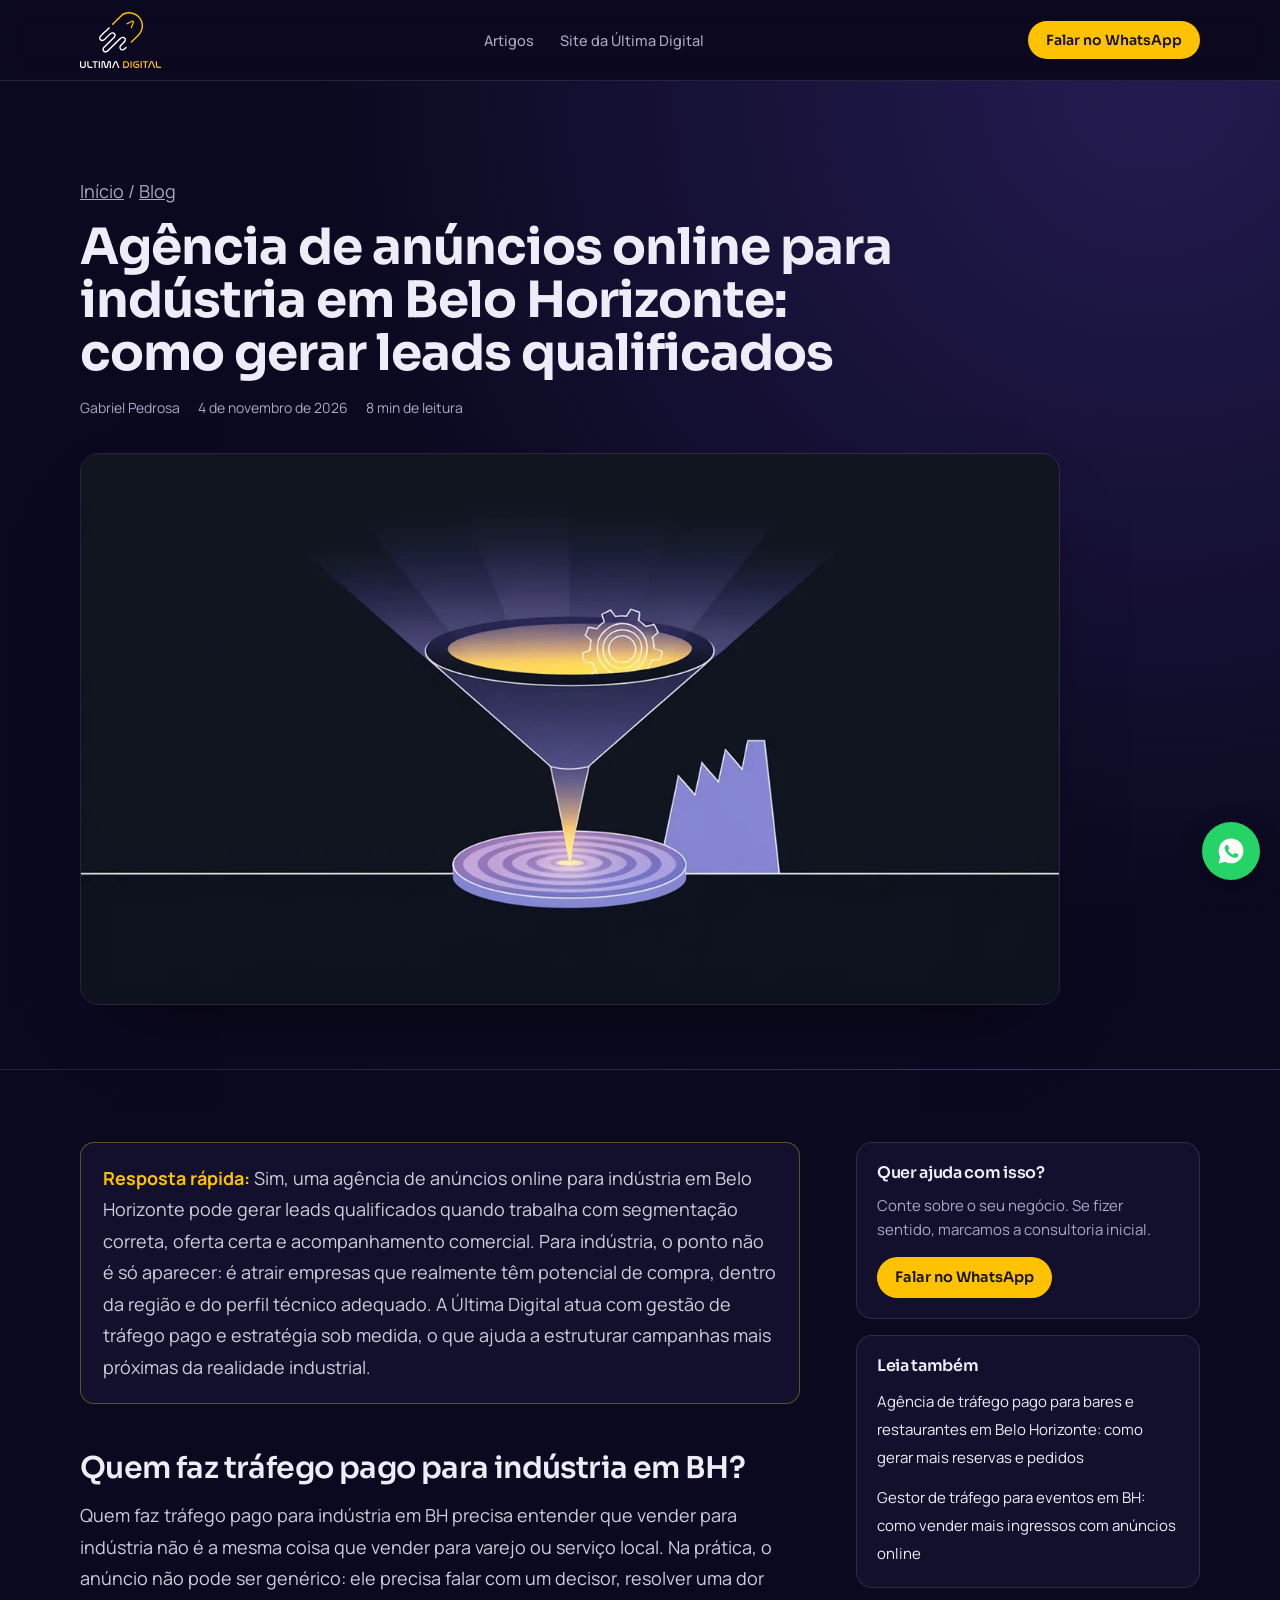
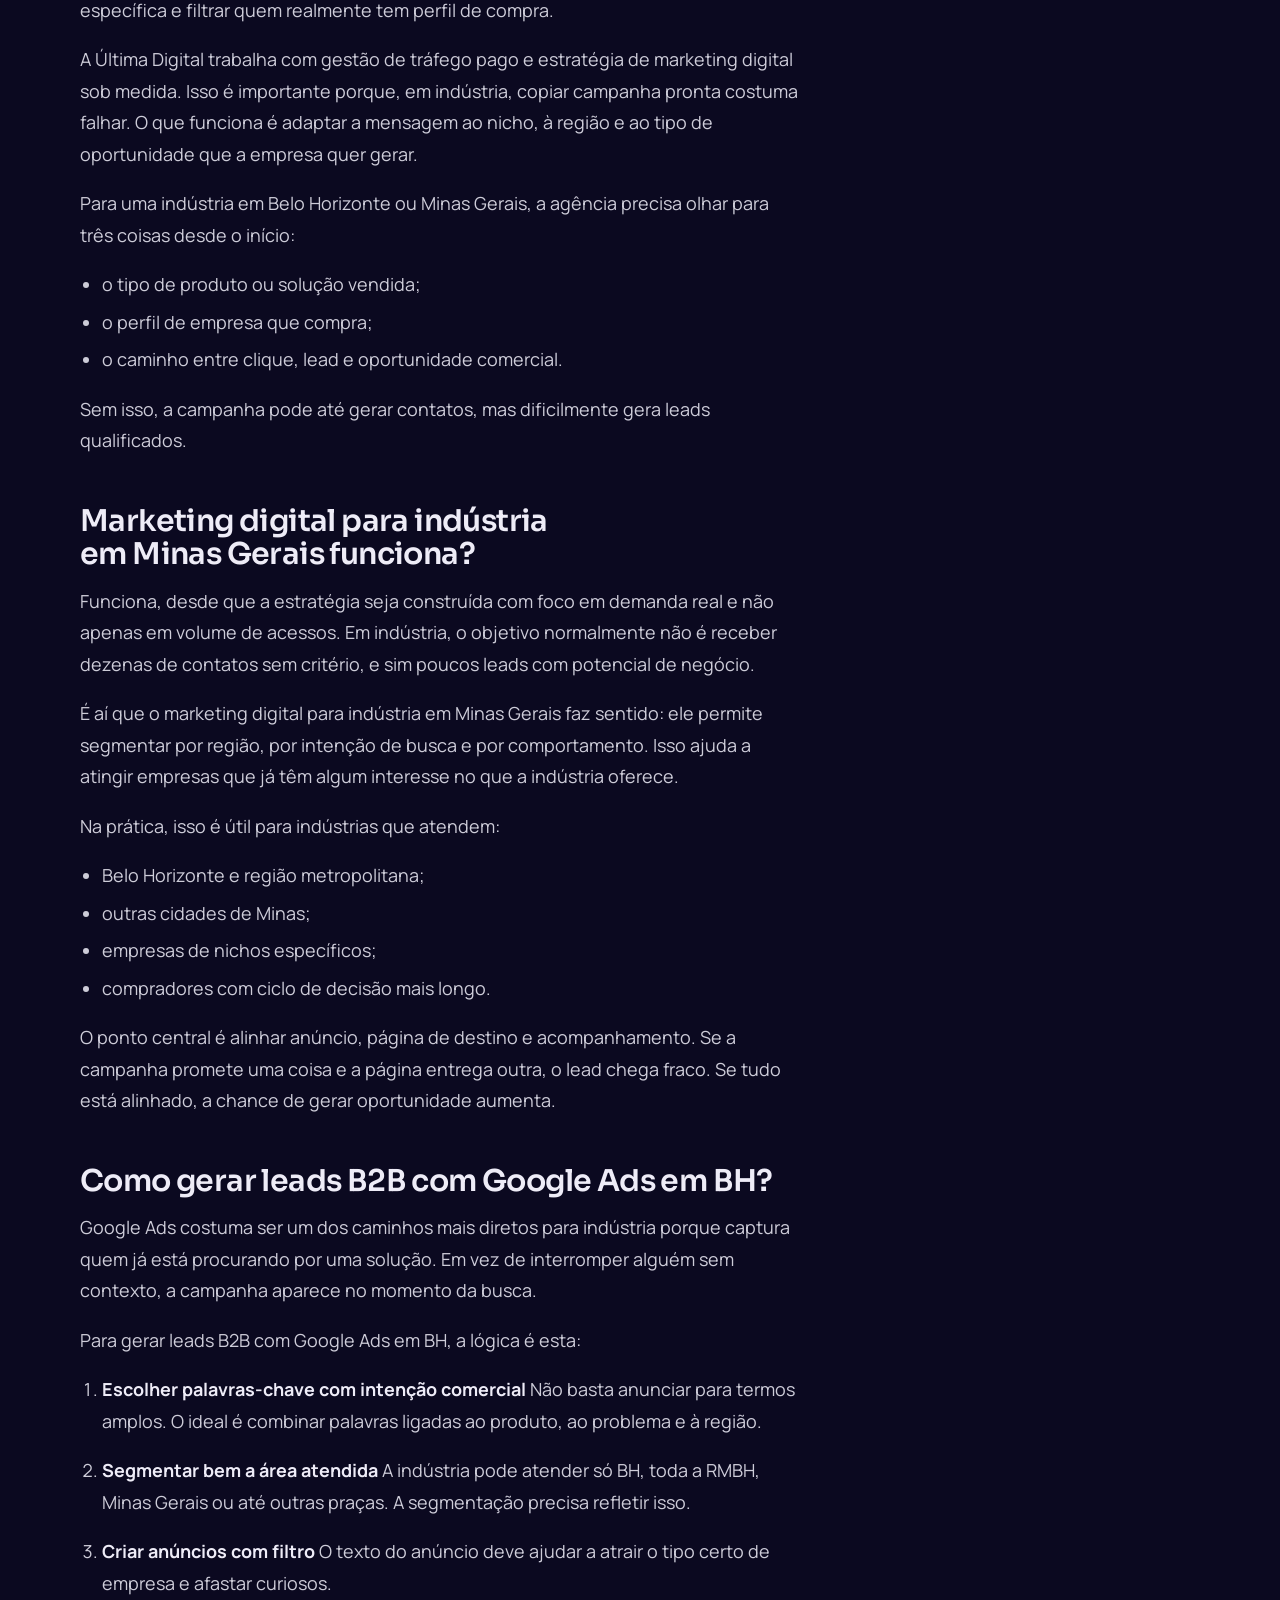
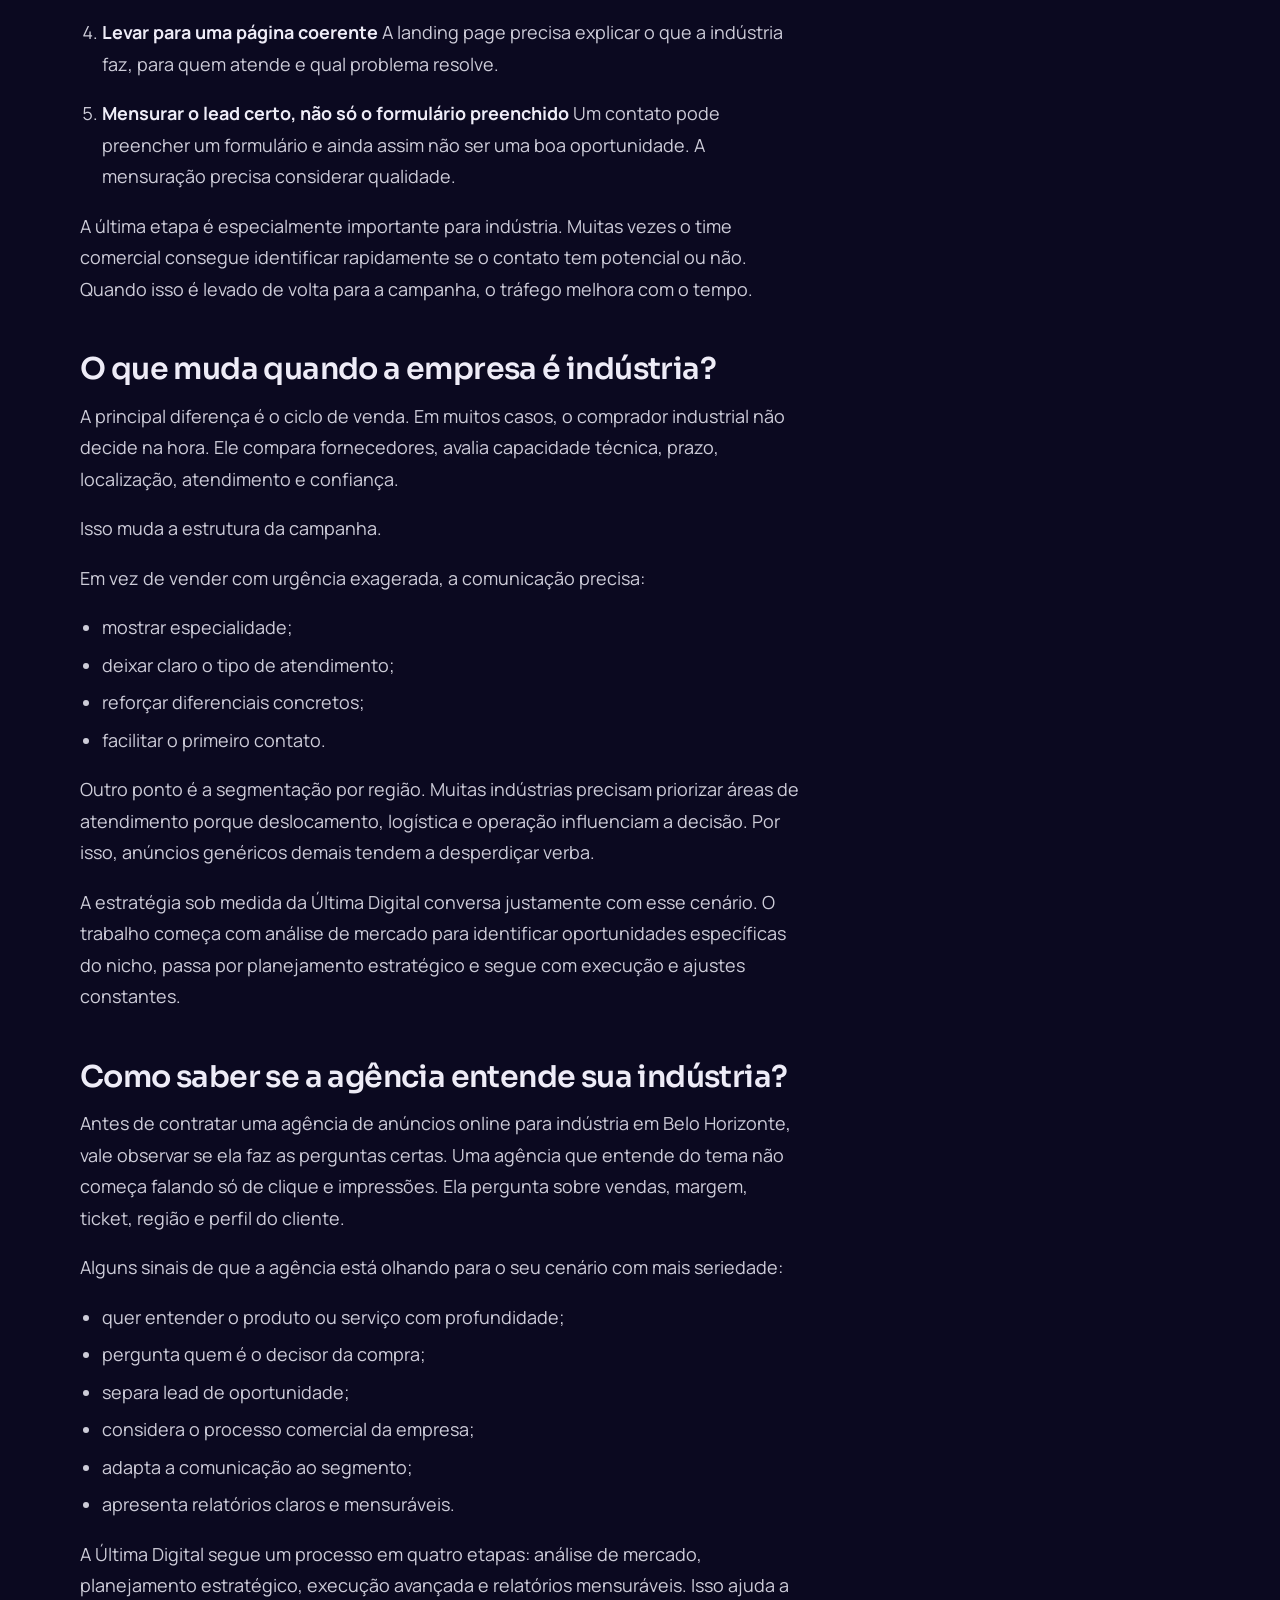
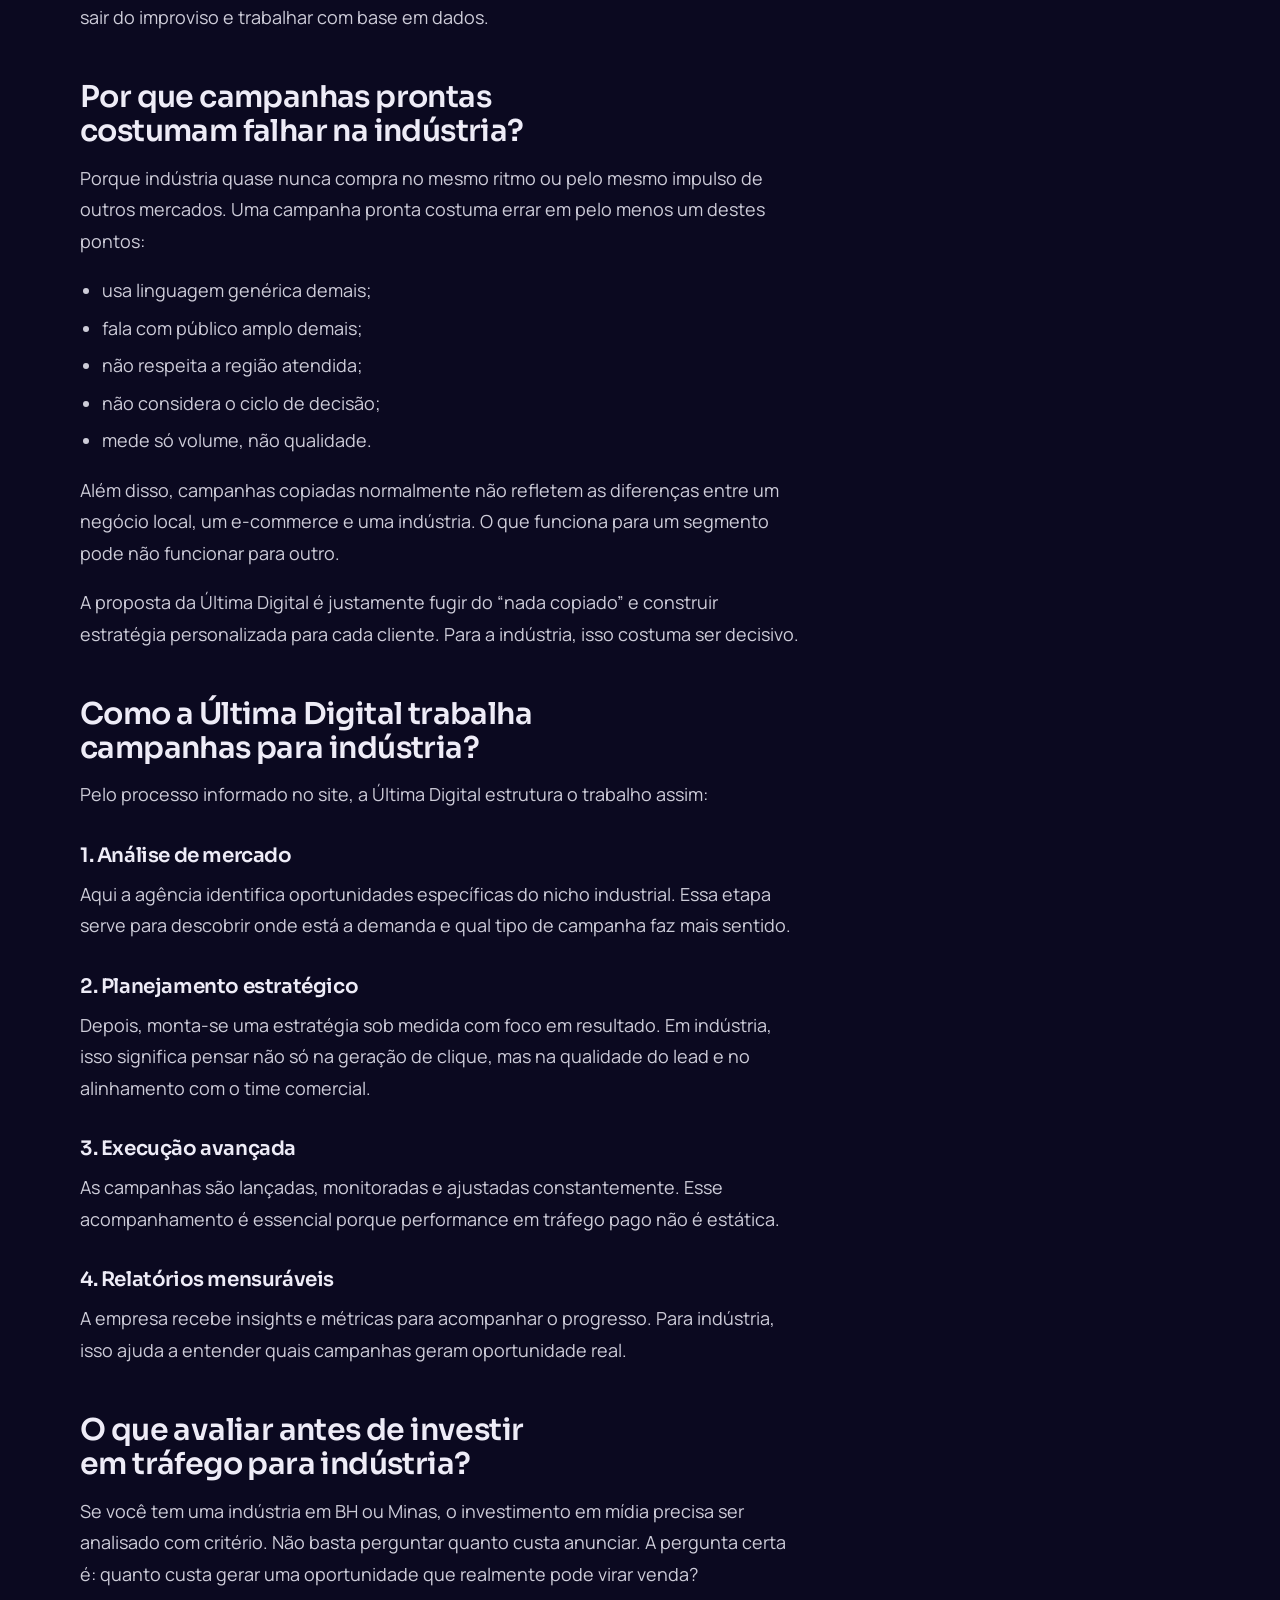
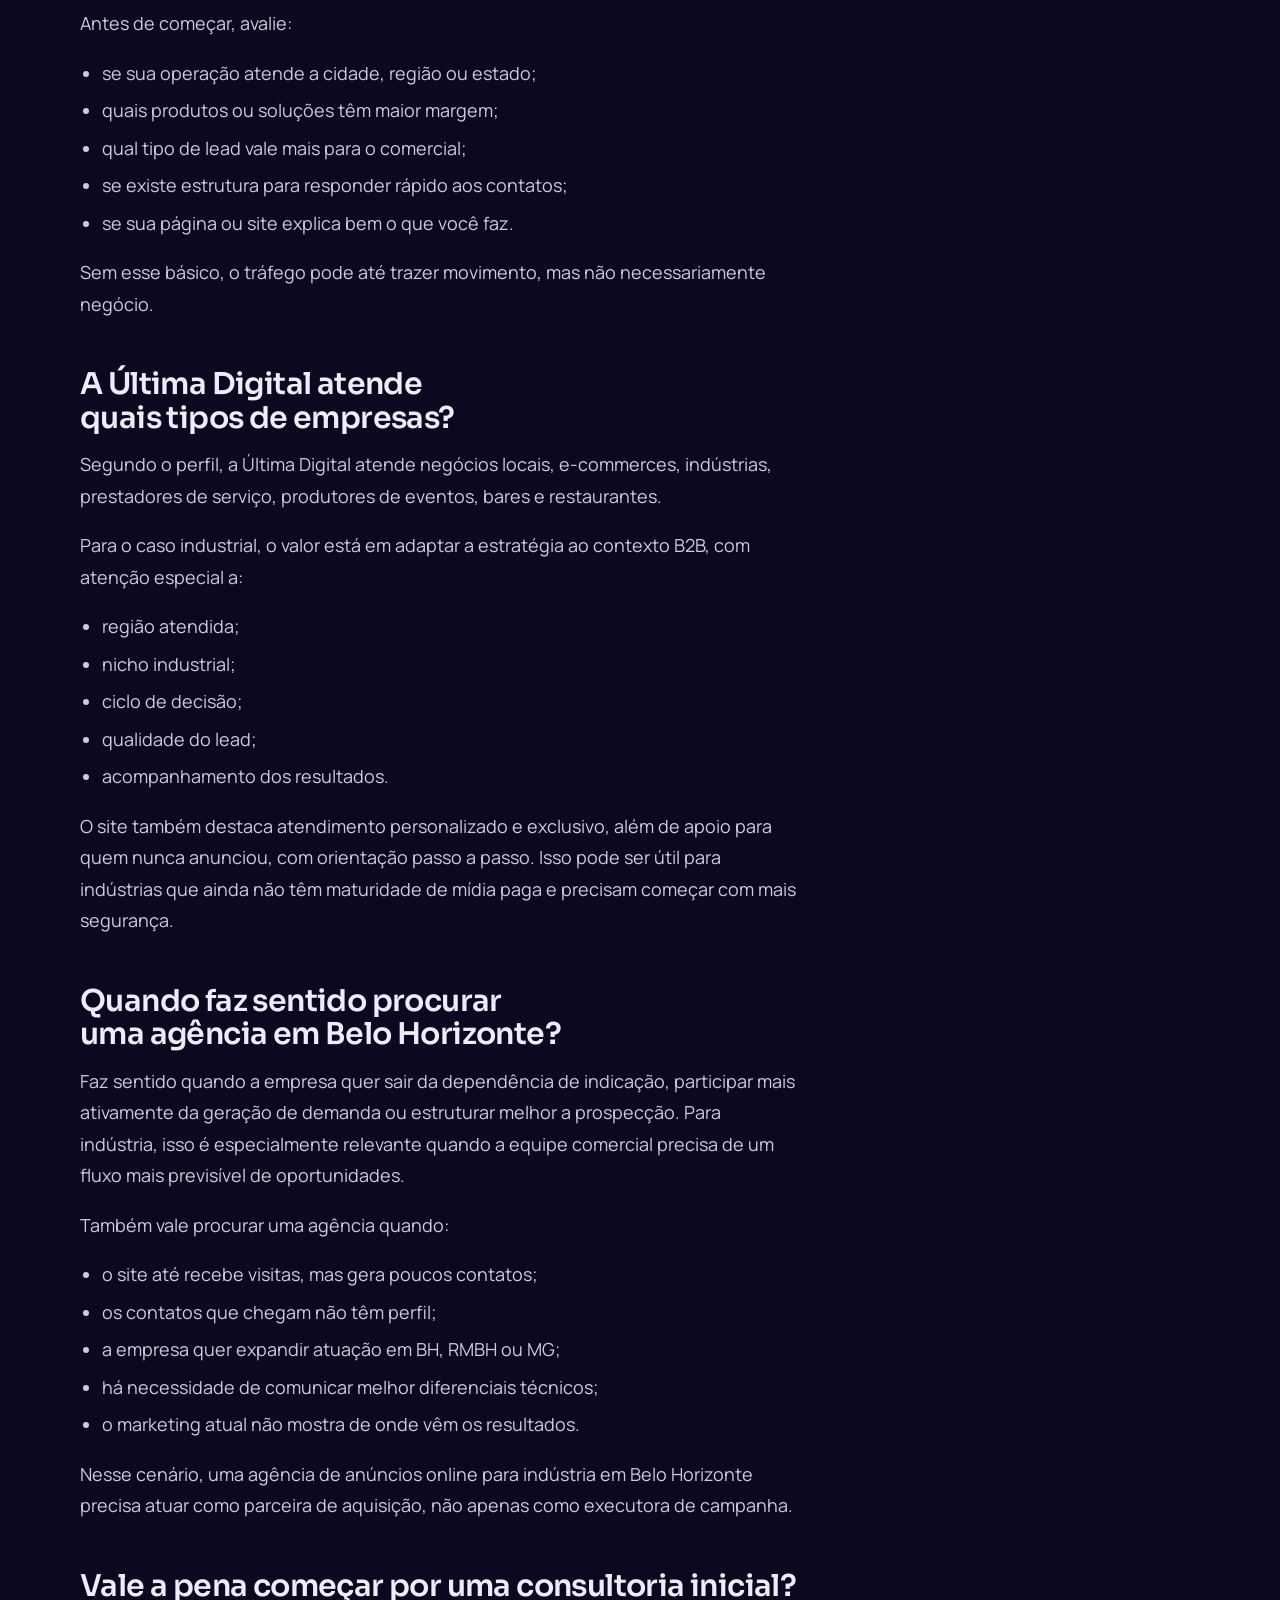
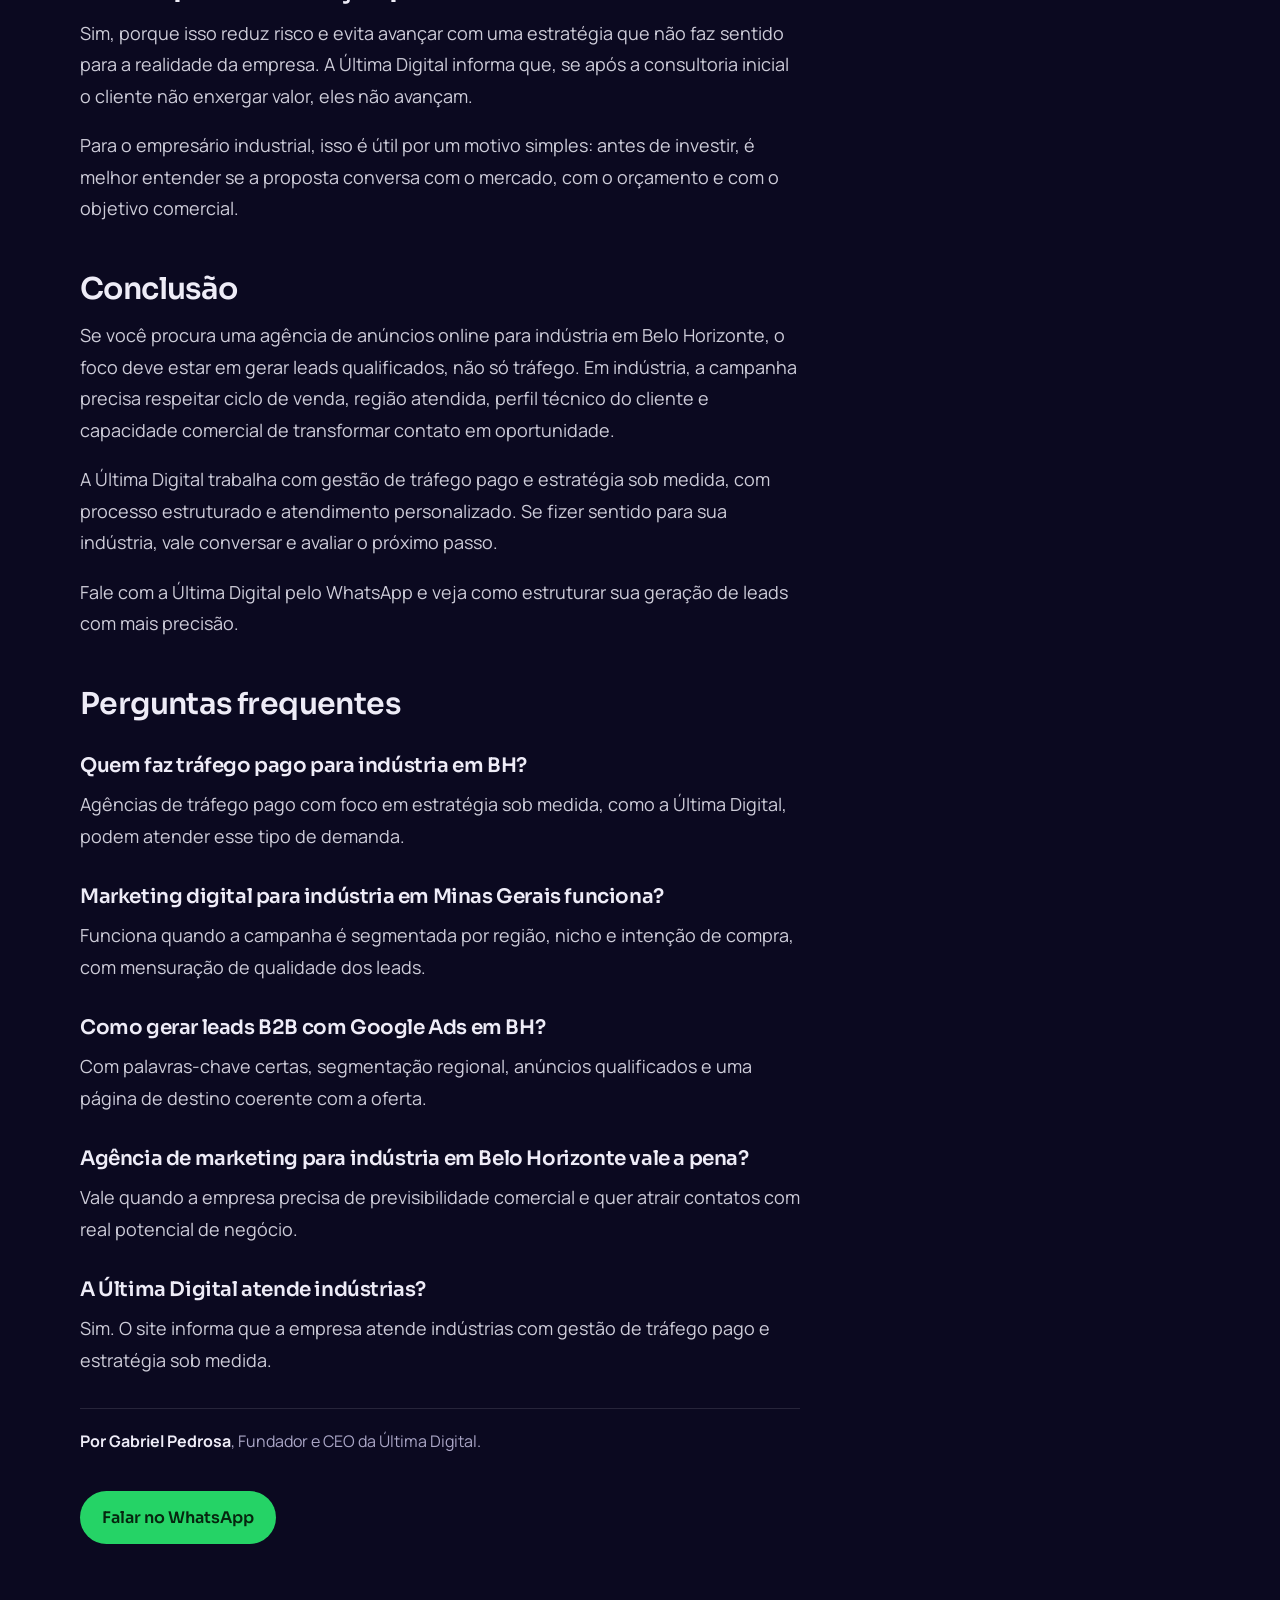
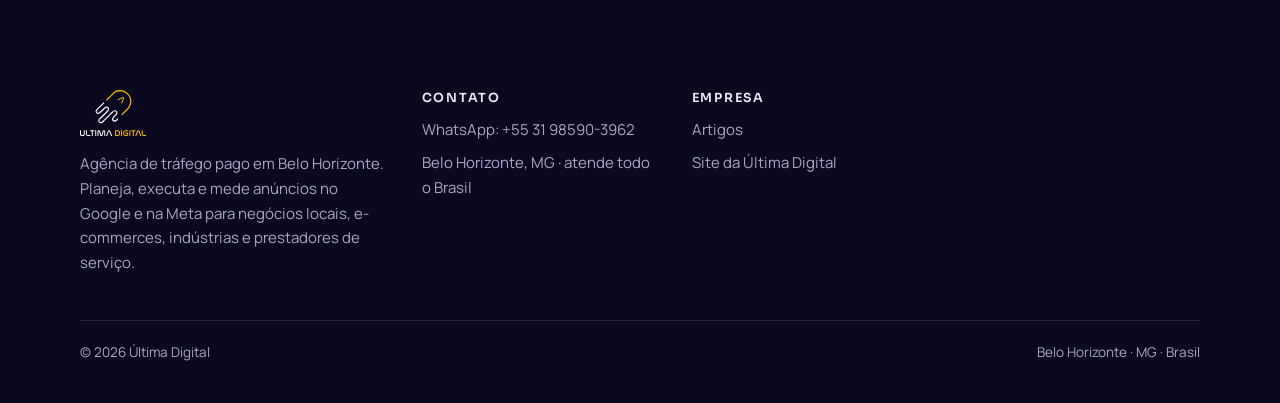
==== commit 65038573: "feat: add AI-generated cover images to the blog preview" ====
--- a/agencia-de-anuncios-online-para-industria-em-belo-horizonte-como-gerar/index.html
+++ b/agencia-de-anuncios-online-para-industria-em-belo-horizonte-como-gerar/index.html
@@ -13,7 +13,7 @@
 <meta property="og:title" content="Agência de anúncios online para indústria em Belo Horizonte">
 <meta property="og:description" content="Veja como uma agência de anúncios online para indústria em Belo Horizonte pode gerar leads B2B qualificados com estratégia e mensuração.">
 <meta property="og:url" content="https://blog.ultima-teste.local/agencia-de-anuncios-online-para-industria-em-belo-horizonte-como-gerar/">
-<meta property="og:image" content="https://blog.ultima-teste.local/assets/banner-v1.jpg">
+<meta property="og:image" content="https://enzoofs.github.io/ultima-blog-preview/assets/capas/agencia-de-anuncios-online-para-industria-em-belo-horizonte-como-gerar.webp">
 <meta property="og:locale" content="pt_BR">
 <meta name="twitter:card" content="summary_large_image">
 <link rel="icon" href="../assets/icone.svg">
@@ -46,7 +46,7 @@
   <div class="cx">
     <p class="trilha"><a href="https://ultimadigital.com.br/">Início</a> / <a href="../">Blog</a></p>
     <h1>Agência de anúncios online para indústria em Belo Horizonte: como gerar leads qualificados</h1>
-    <div class="post-meta"><span>Gabriel Pedrosa</span><span>4 de novembro de 2026</span><span>8 min de leitura</span></div>
+    <div class="post-meta"><span>Gabriel Pedrosa</span><span>4 de novembro de 2026</span><span>8 min de leitura</span></div><figure class="capa-artigo"><img src="../assets/capas/agencia-de-anuncios-online-para-industria-em-belo-horizonte-como-gerar.webp" width="1280" height="718" alt="Capa do artigo: Agência de anúncios online para indústria em Belo Horizonte: como gerar leads qualificados"></figure>
   </div>
 </section>
 <article class="post">
--- a/assets/estilo.css
+++ b/assets/estilo.css
@@ -237,3 +237,14 @@
 .etapas-lista li{color:var(--suave);font-size:18px;line-height:1.6}
 .etapas-lista b{color:var(--texto)}
 .leitura .cab-bloco{margin-bottom:8px}
+
+
+/* ---- capas dos artigos (protótipo) ---- */
+.blog-card a{padding:0;overflow:hidden;gap:0}
+.blog-card .capa-box{display:block;aspect-ratio:16/9;overflow:hidden;border-bottom:1px solid var(--linha);background:var(--fundo)}
+.blog-card .capa{display:block;width:100%;height:100%;object-fit:cover;transition:transform .6s cubic-bezier(.2,.7,.2,1)}
+.blog-card a:hover .capa{transform:scale(1.04)}
+.blog-card .corpo{display:flex;flex-direction:column;gap:12px;padding:22px 24px 24px;flex:1}
+.capa-artigo{margin:34px 0 0;border-radius:18px;overflow:hidden;border:1px solid var(--linha);
+  box-shadow:0 34px 70px -34px rgba(0,0,0,.65);max-width:980px}
+.capa-artigo img{display:block;width:100%;height:auto;aspect-ratio:16/9;object-fit:cover}
